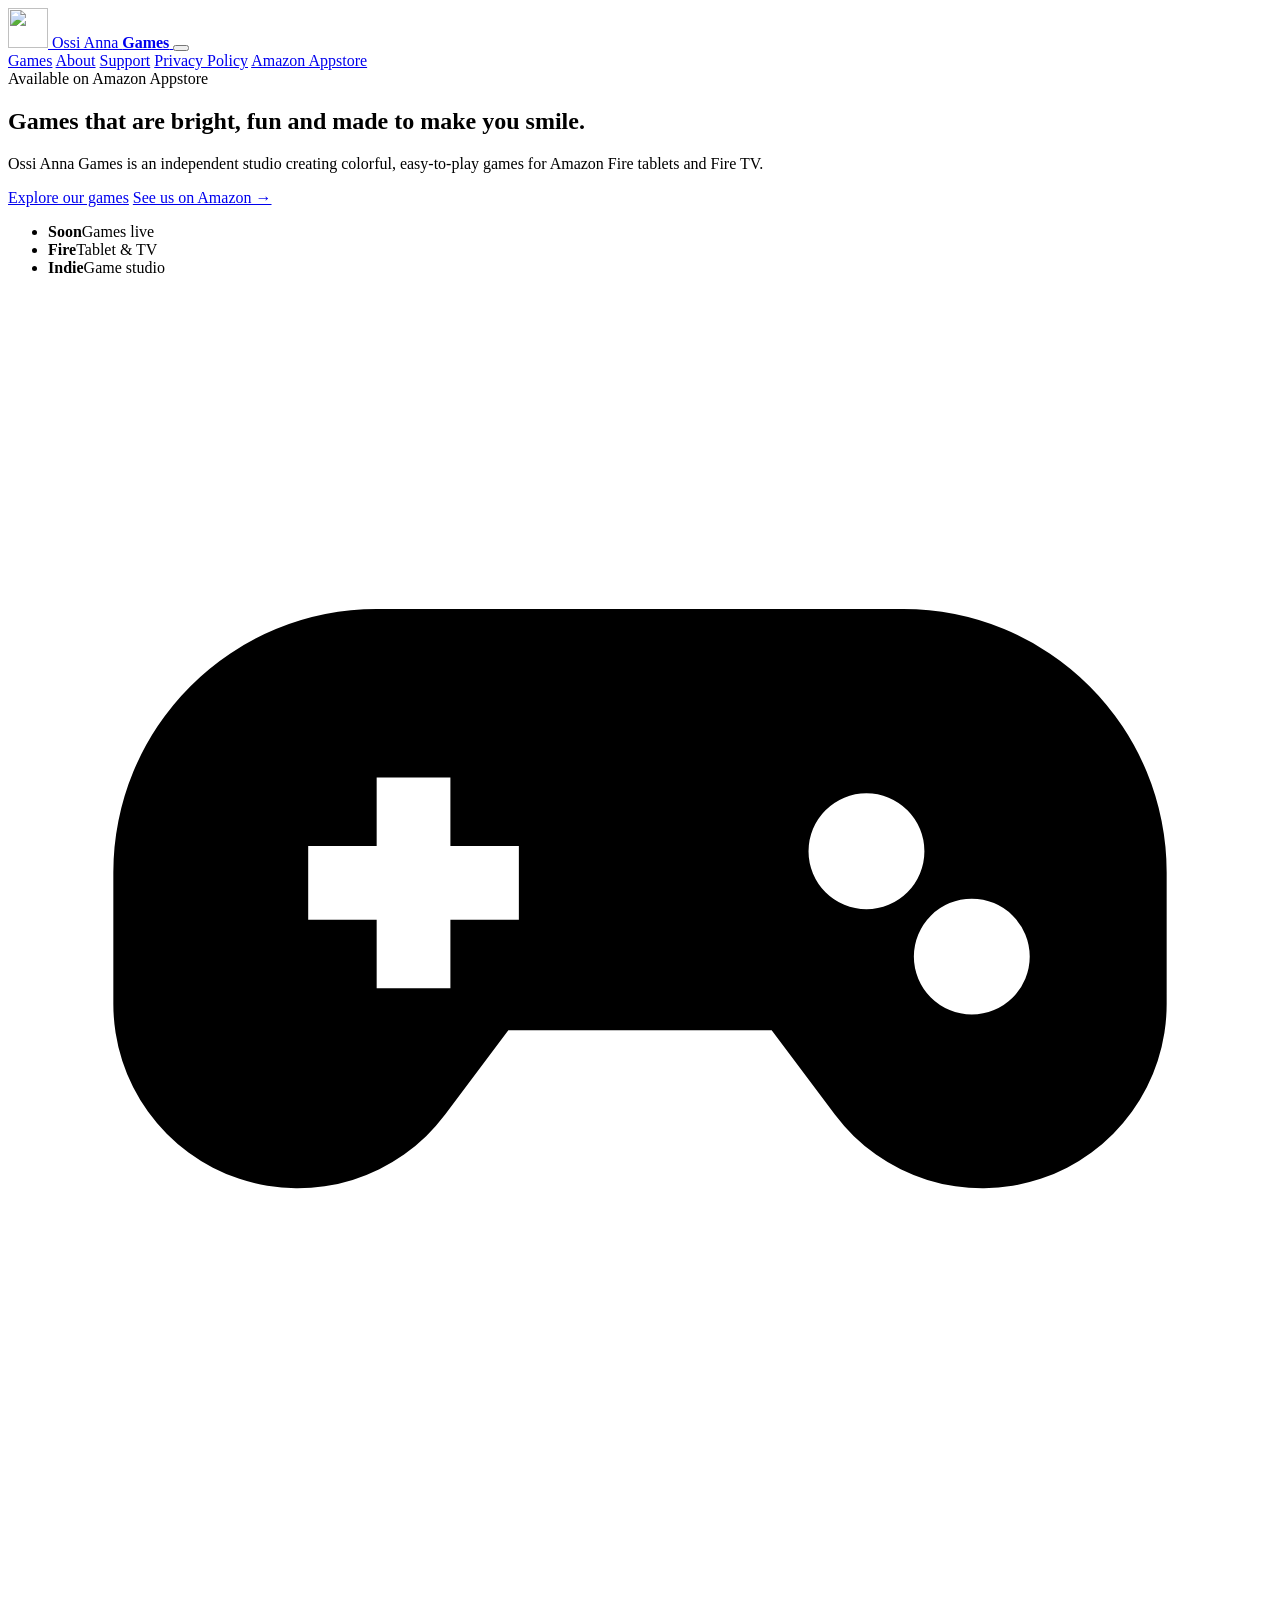
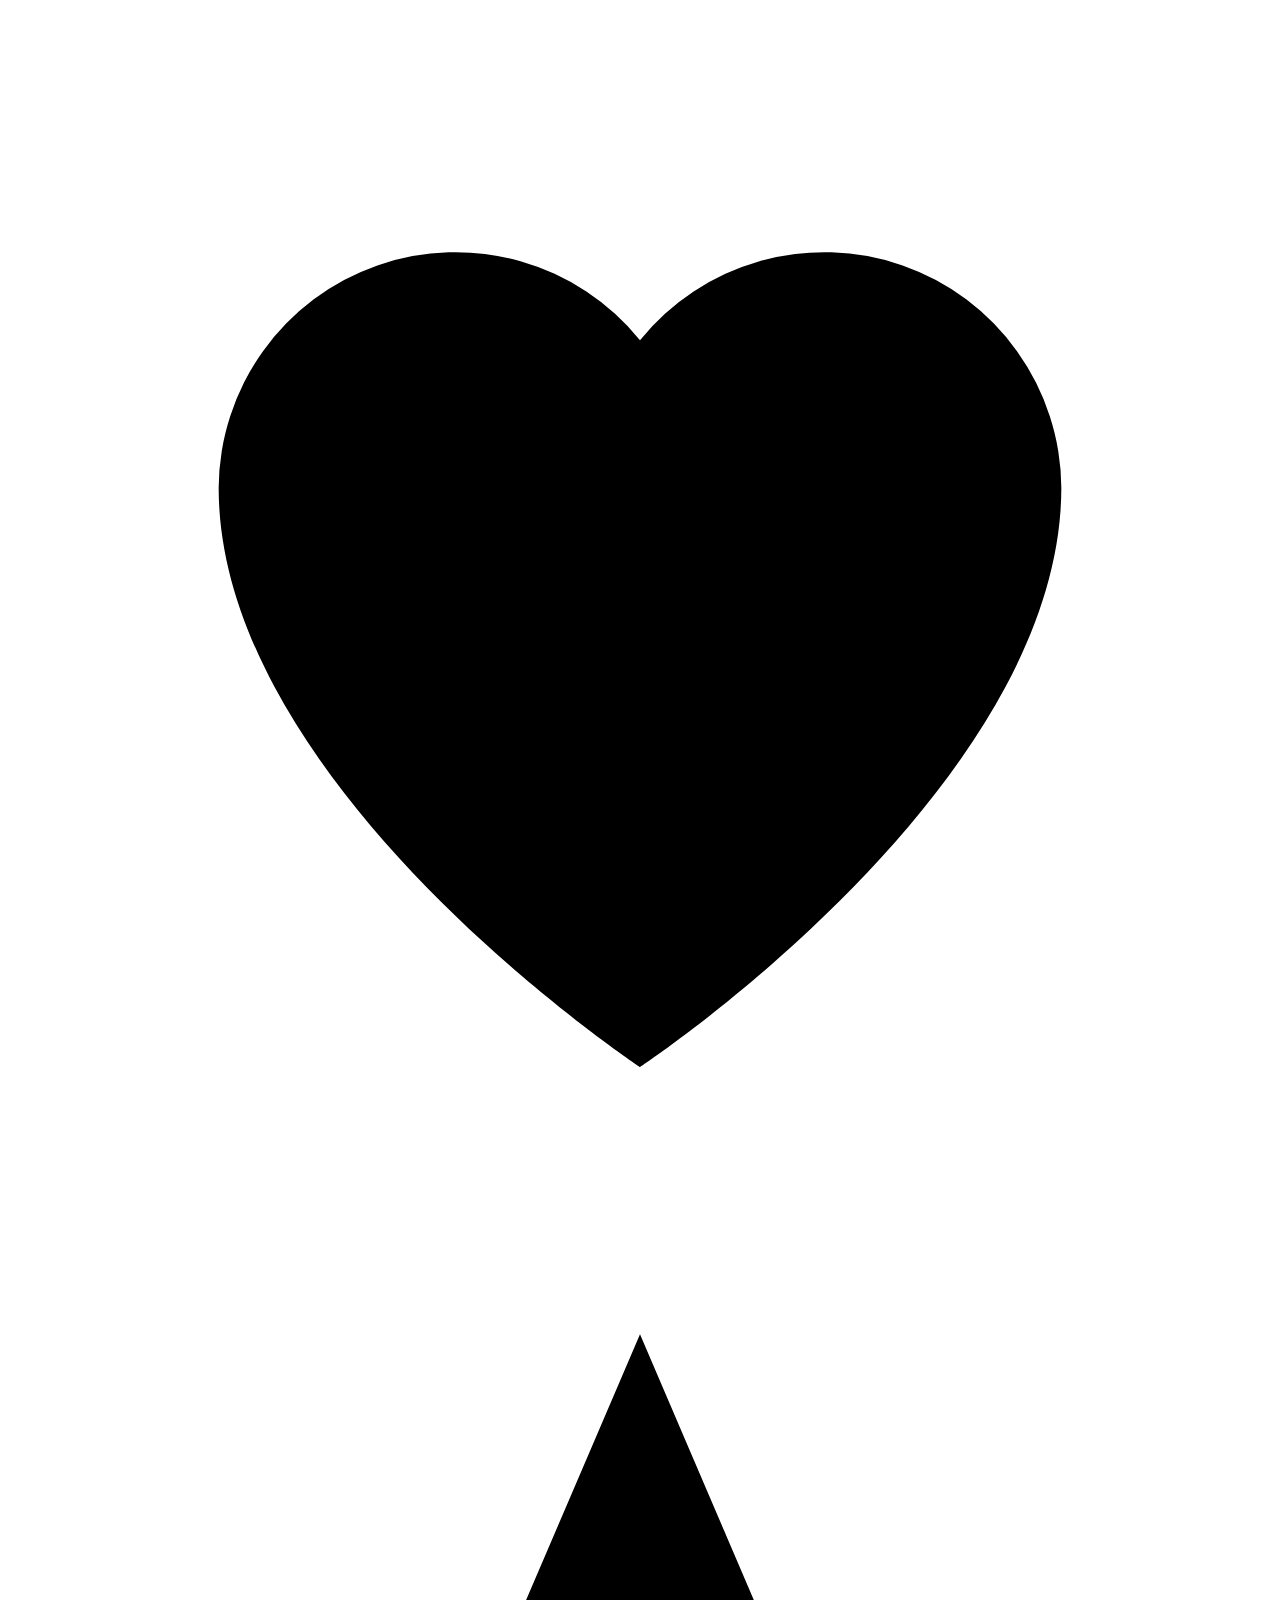
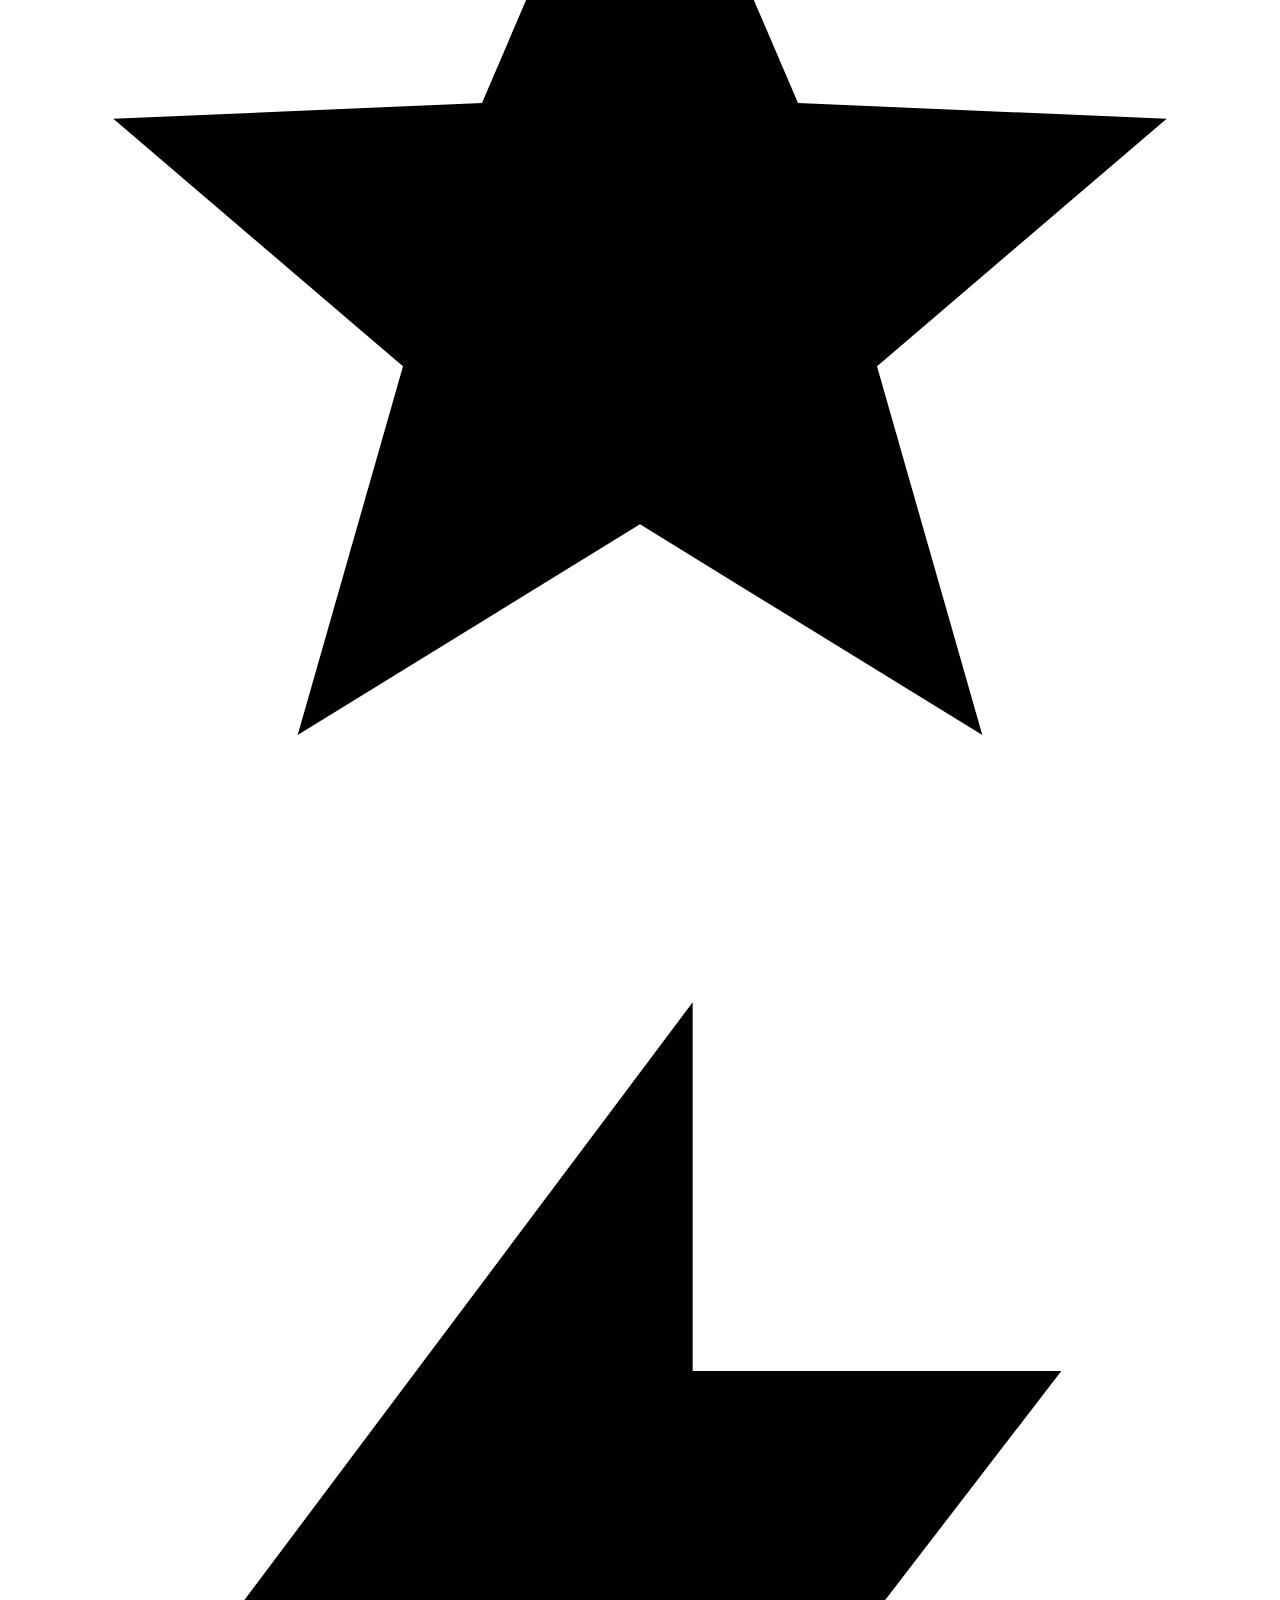
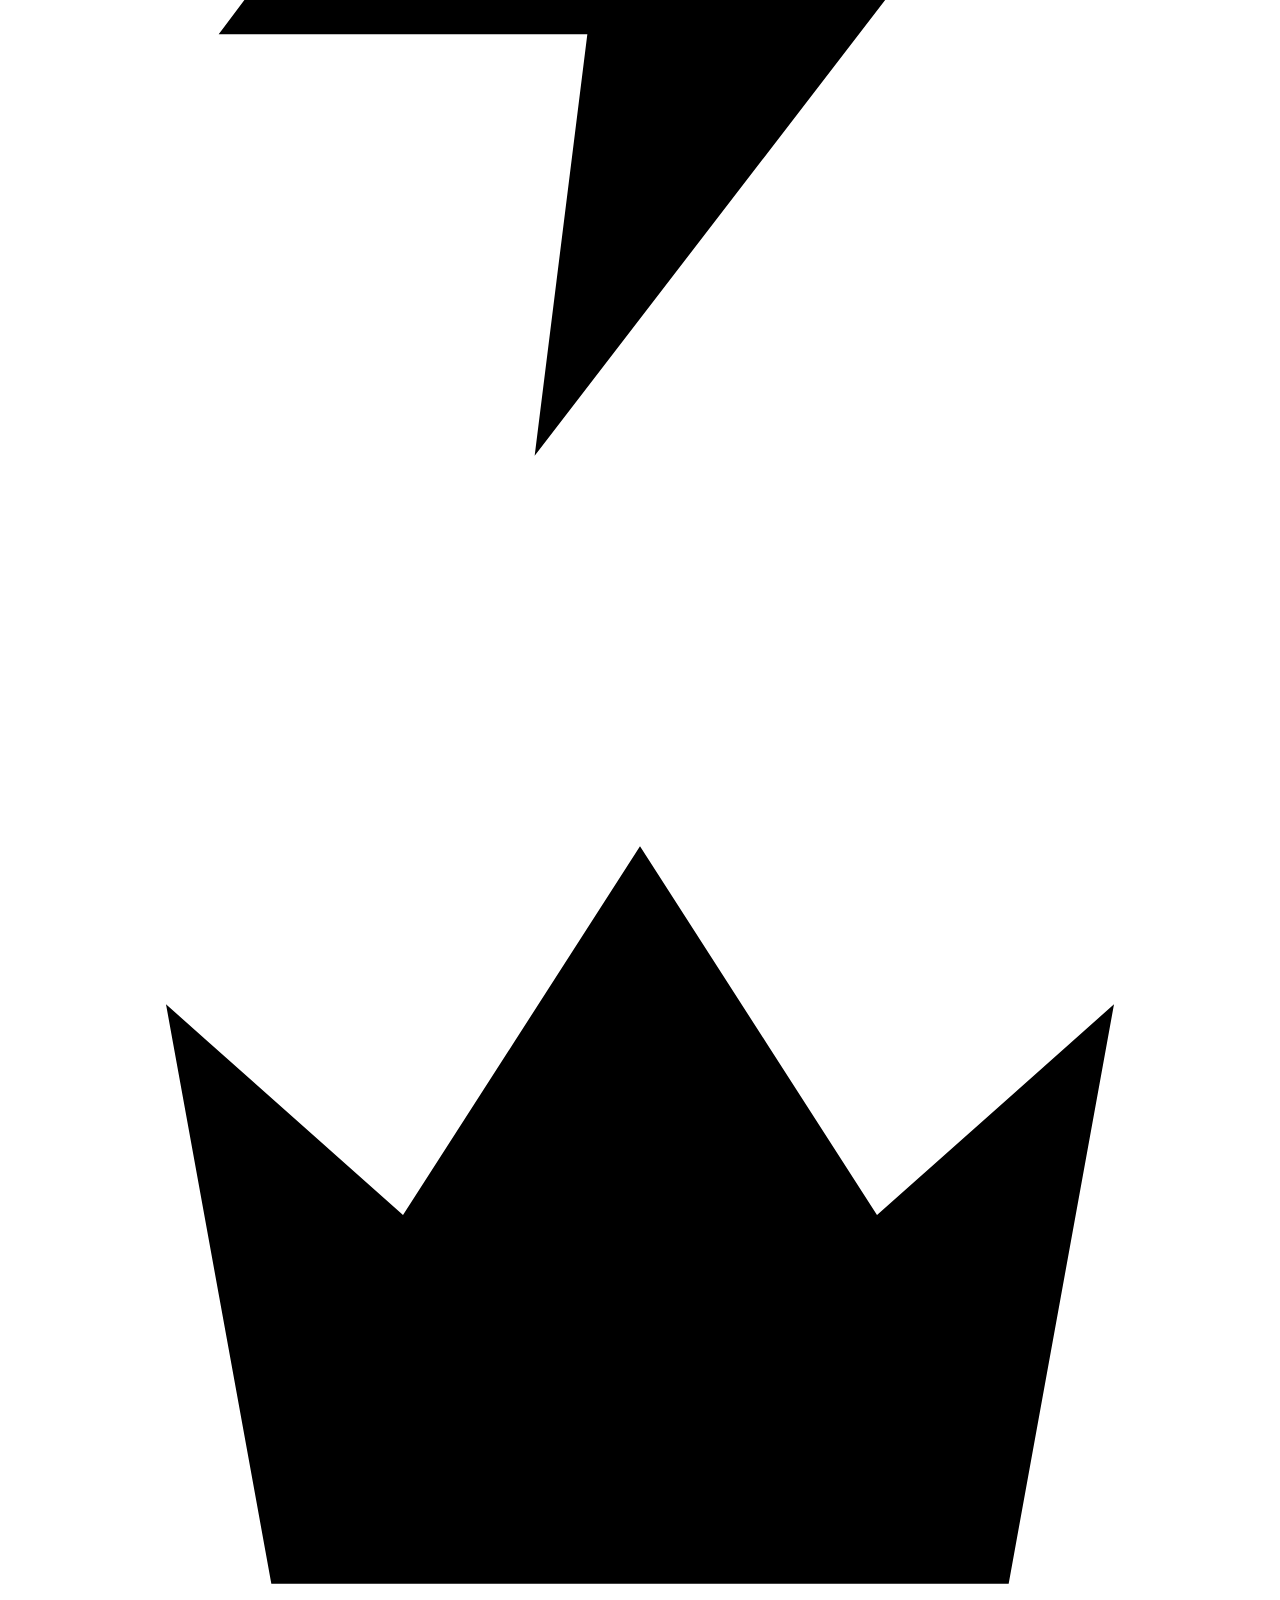
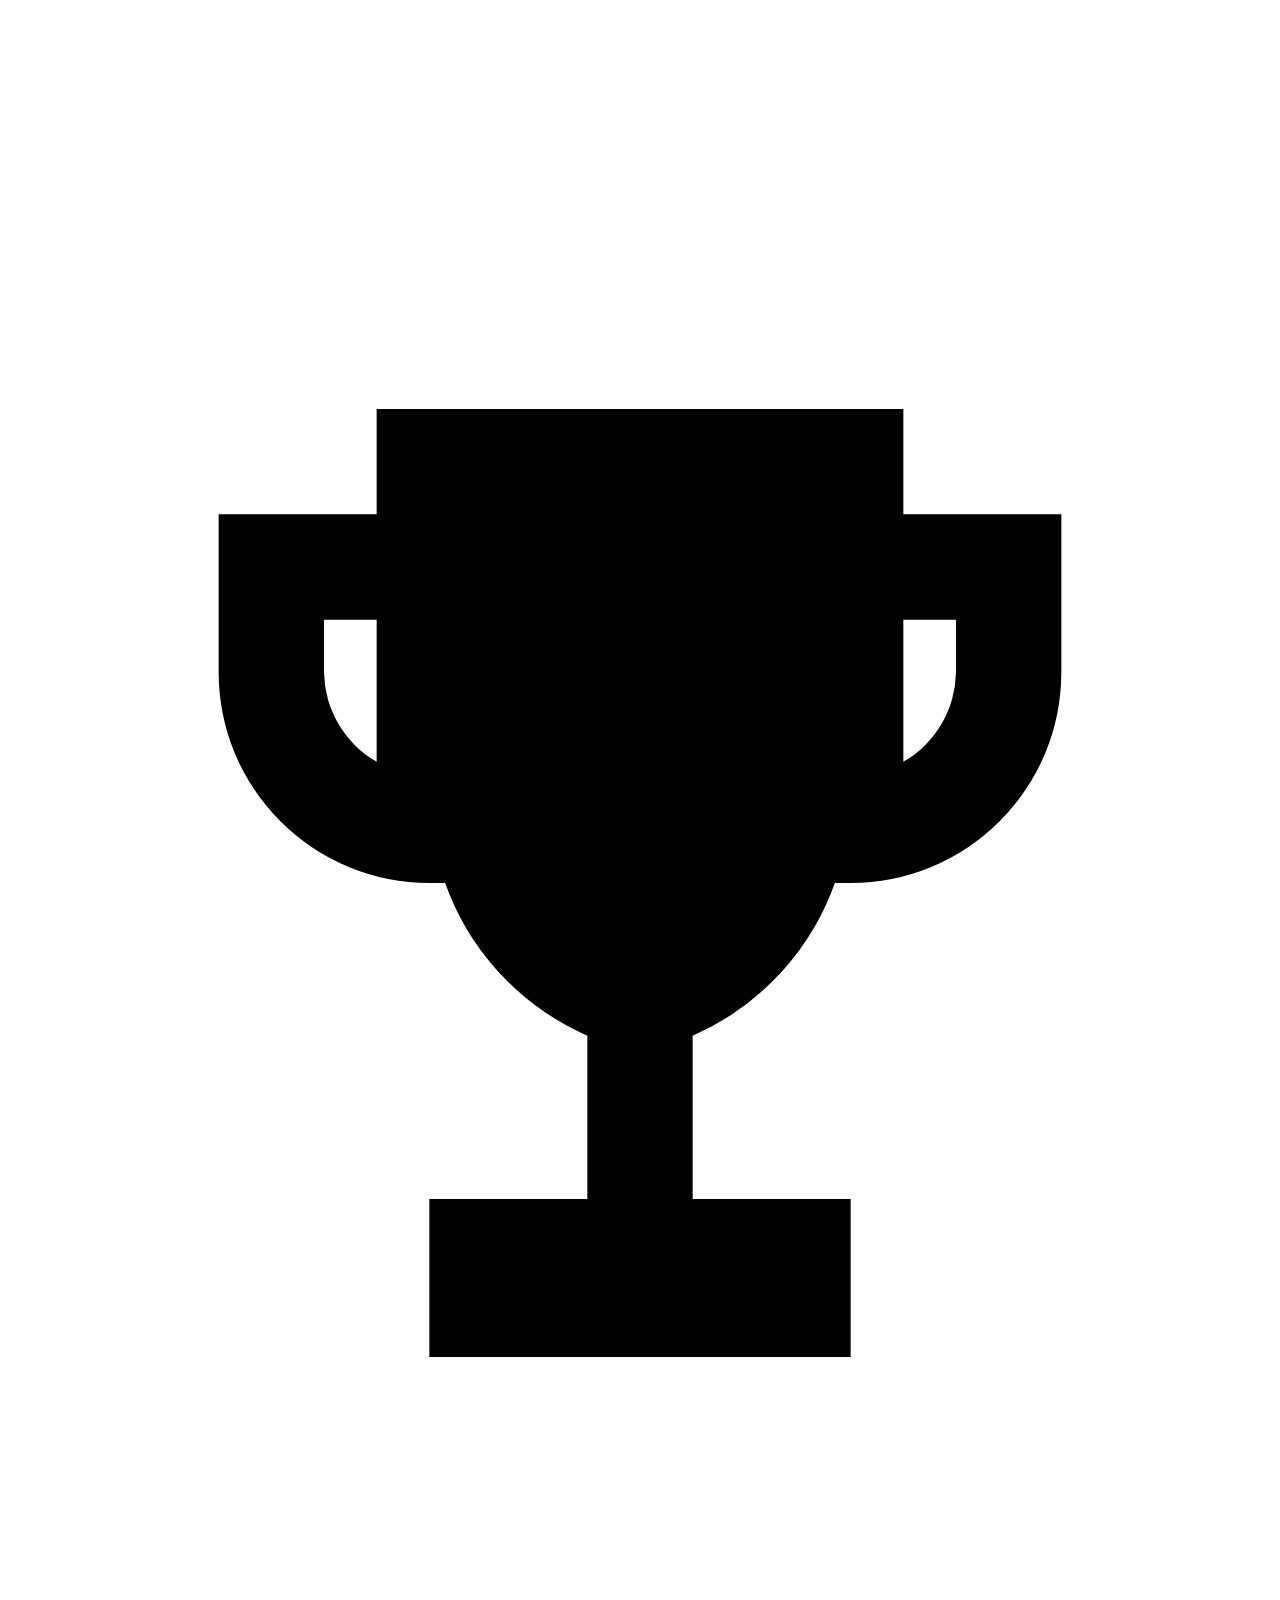
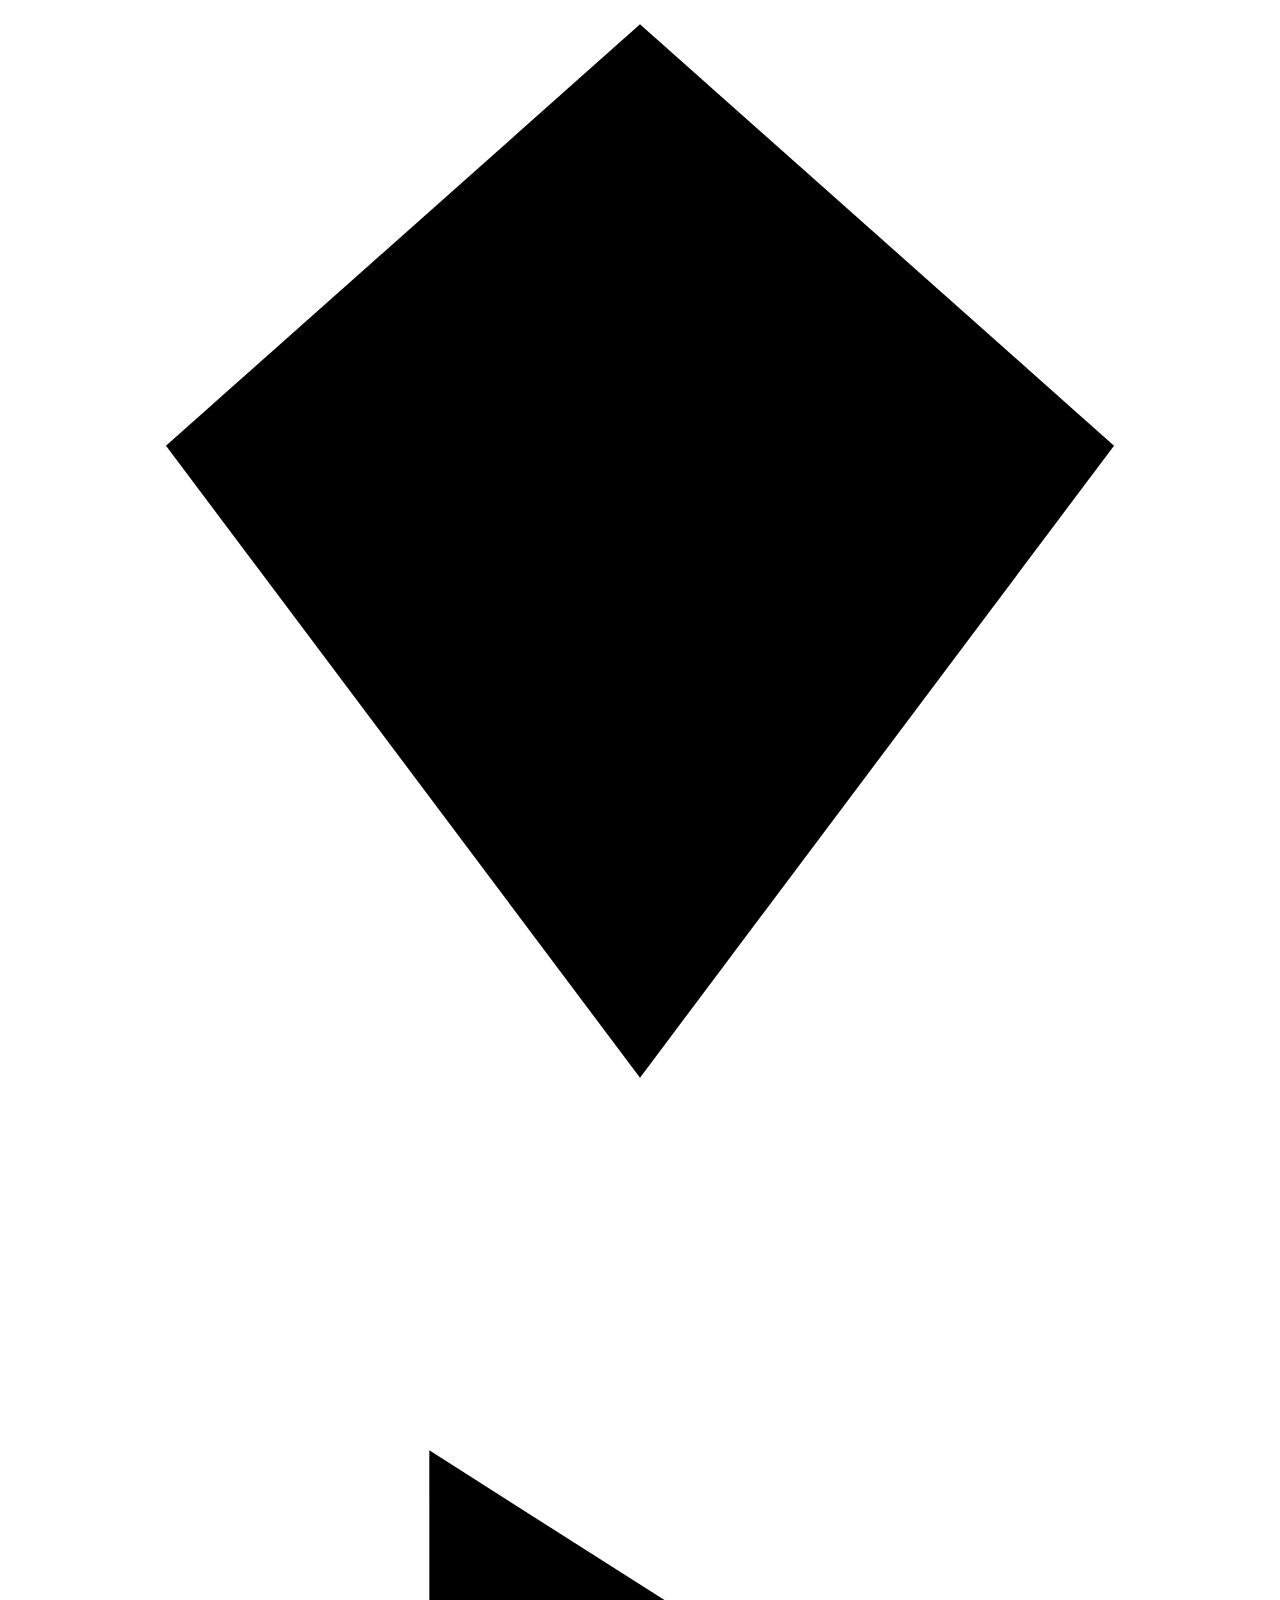
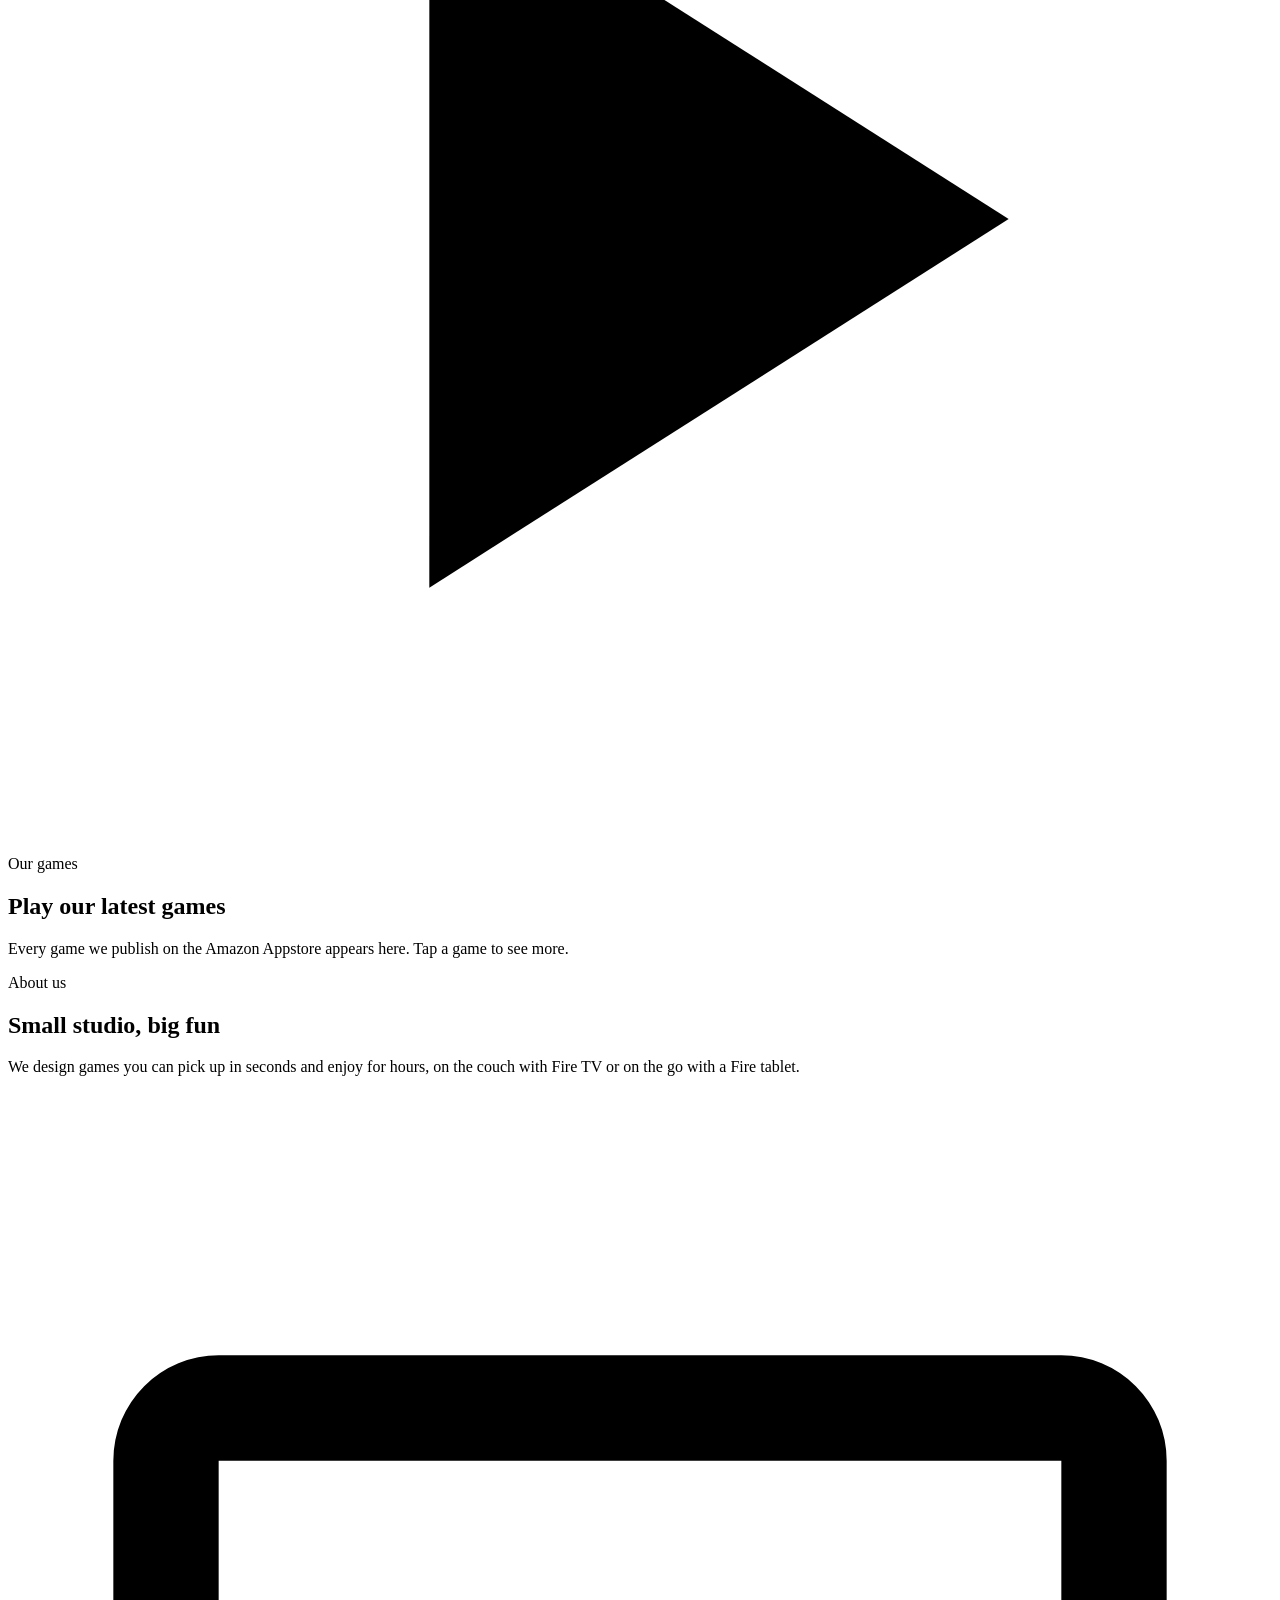
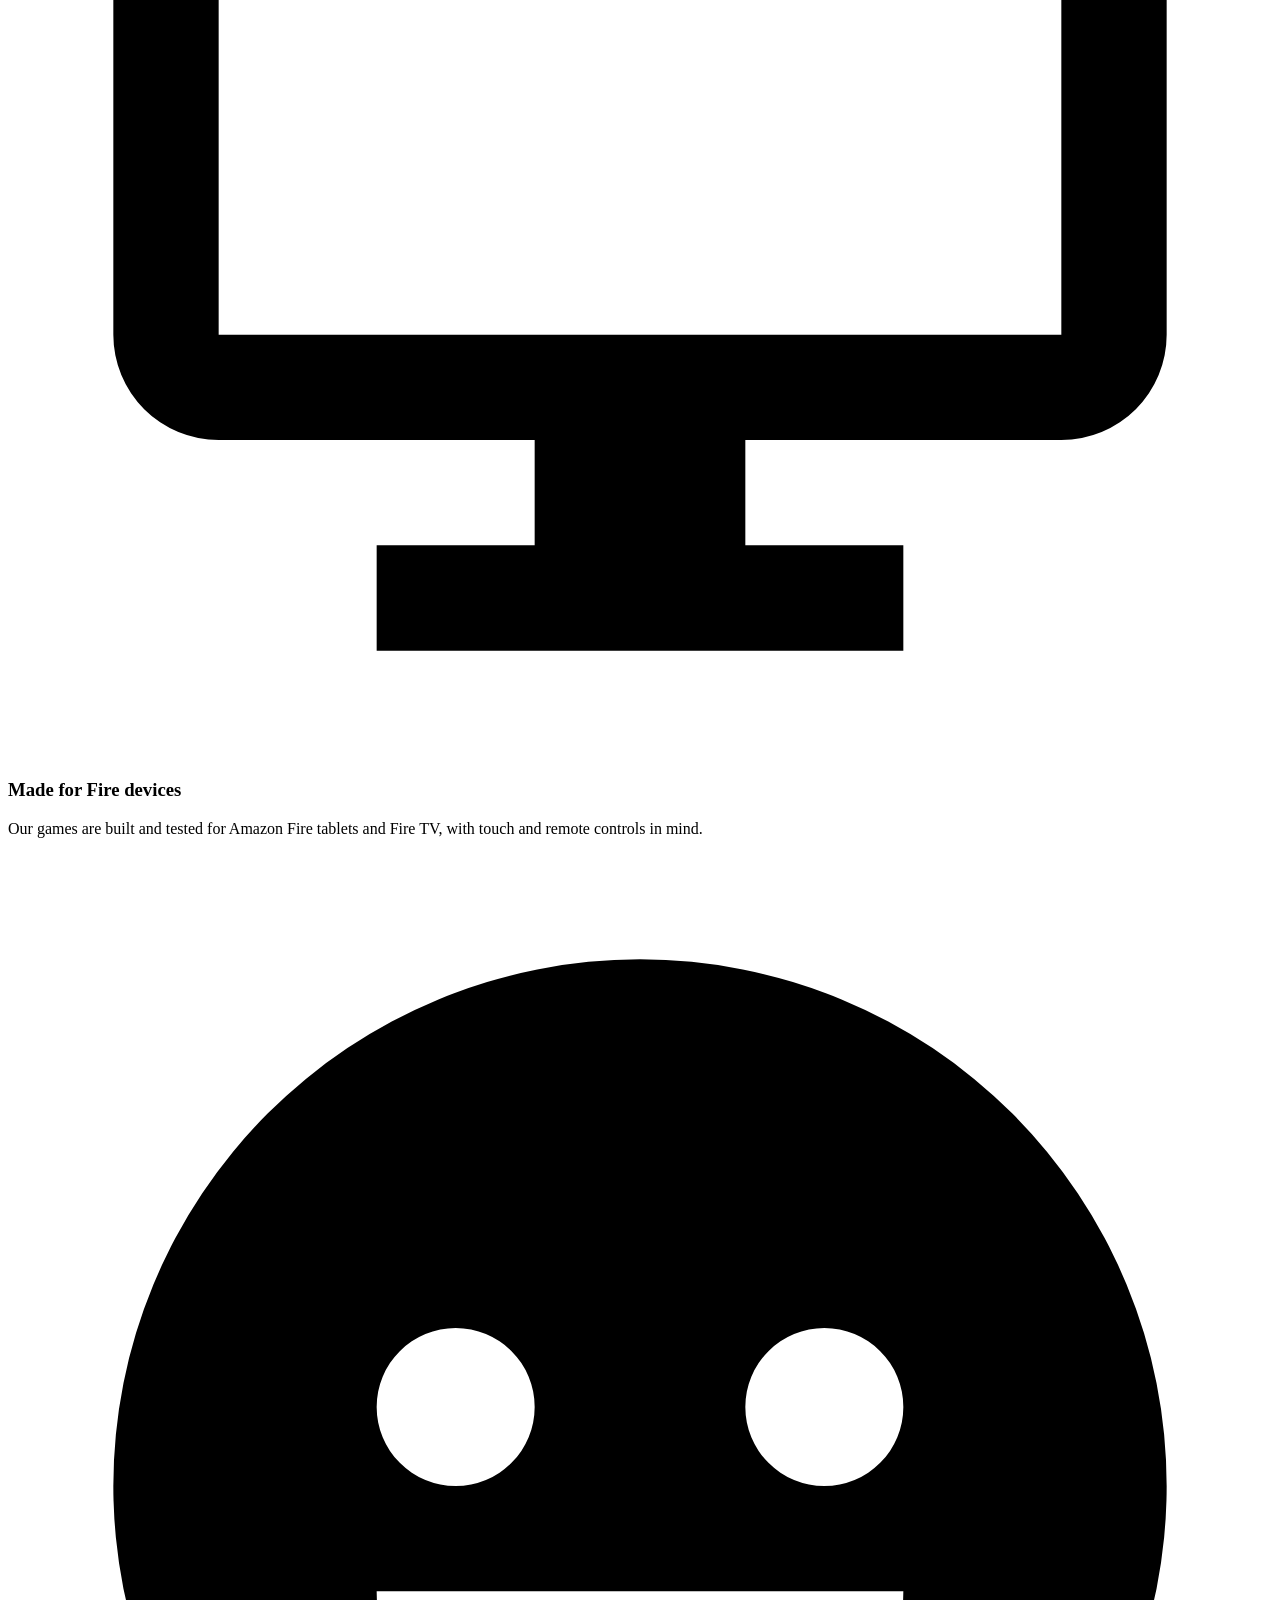
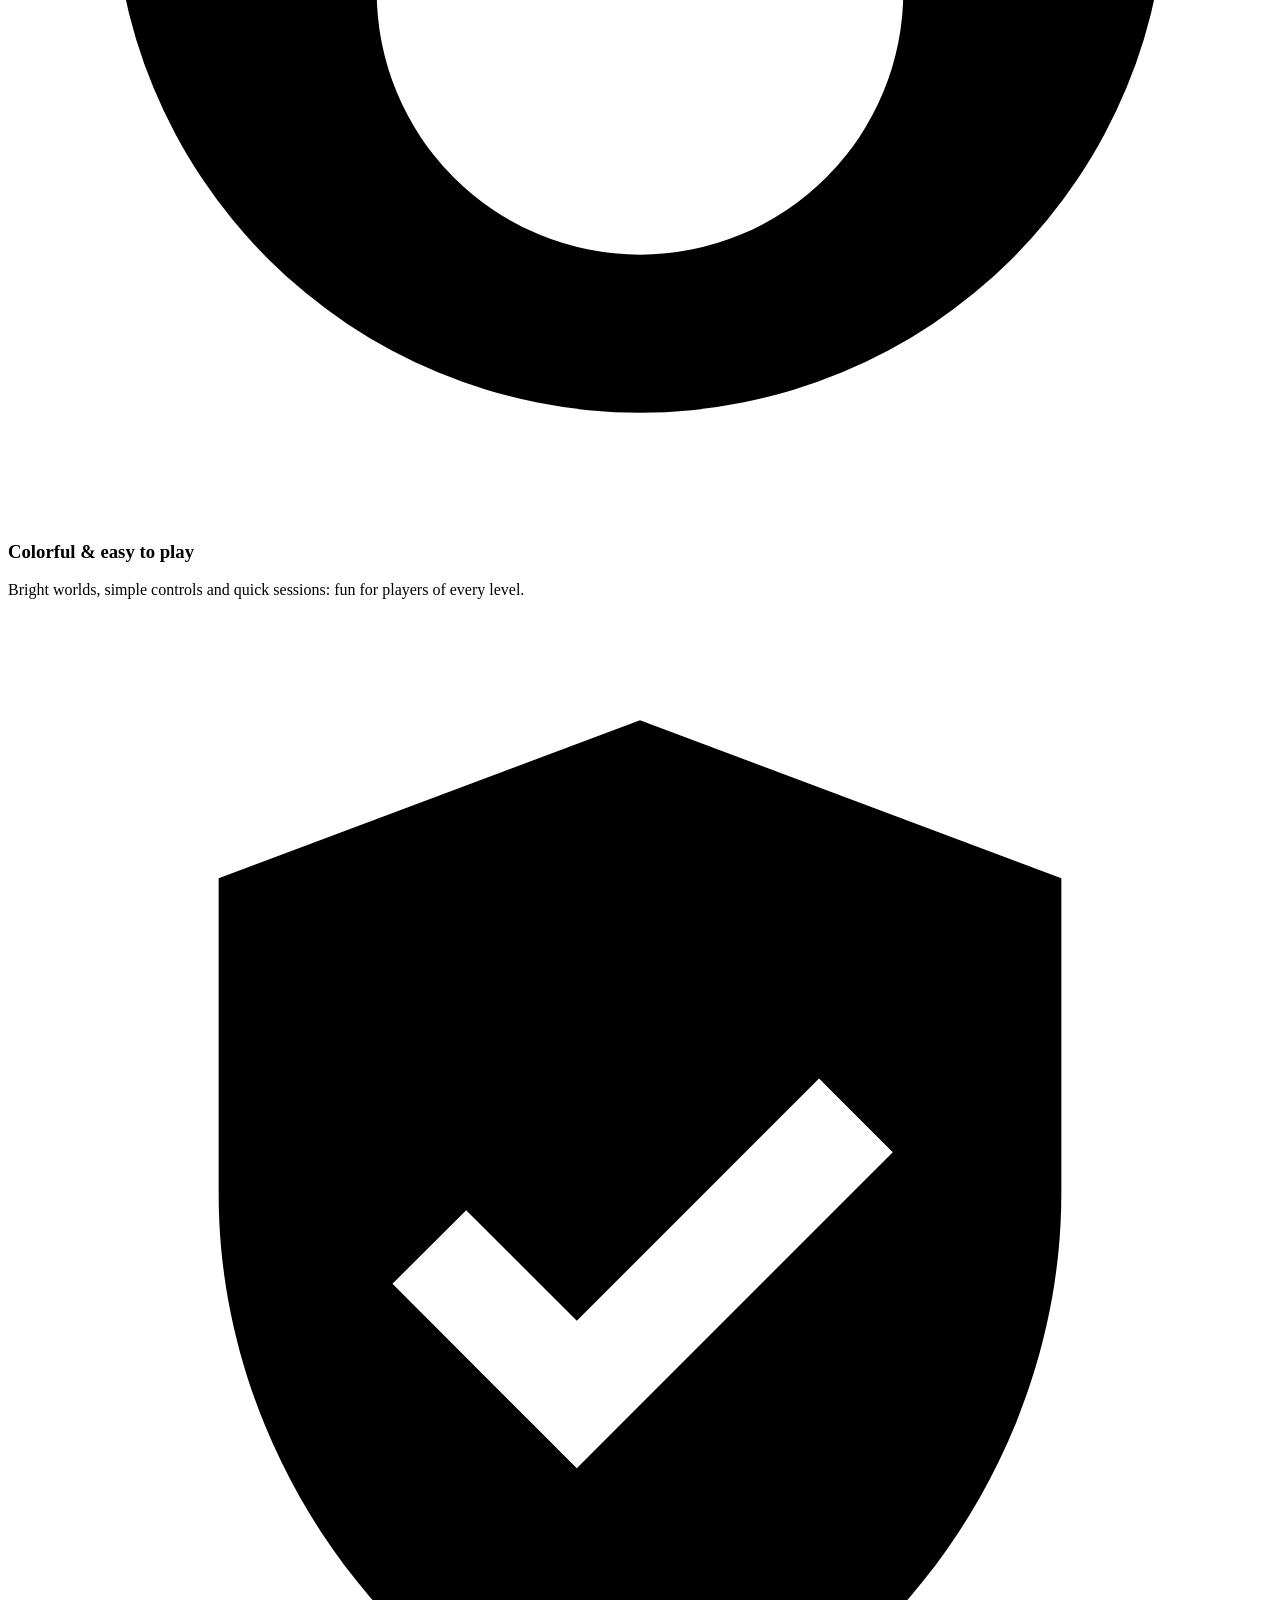
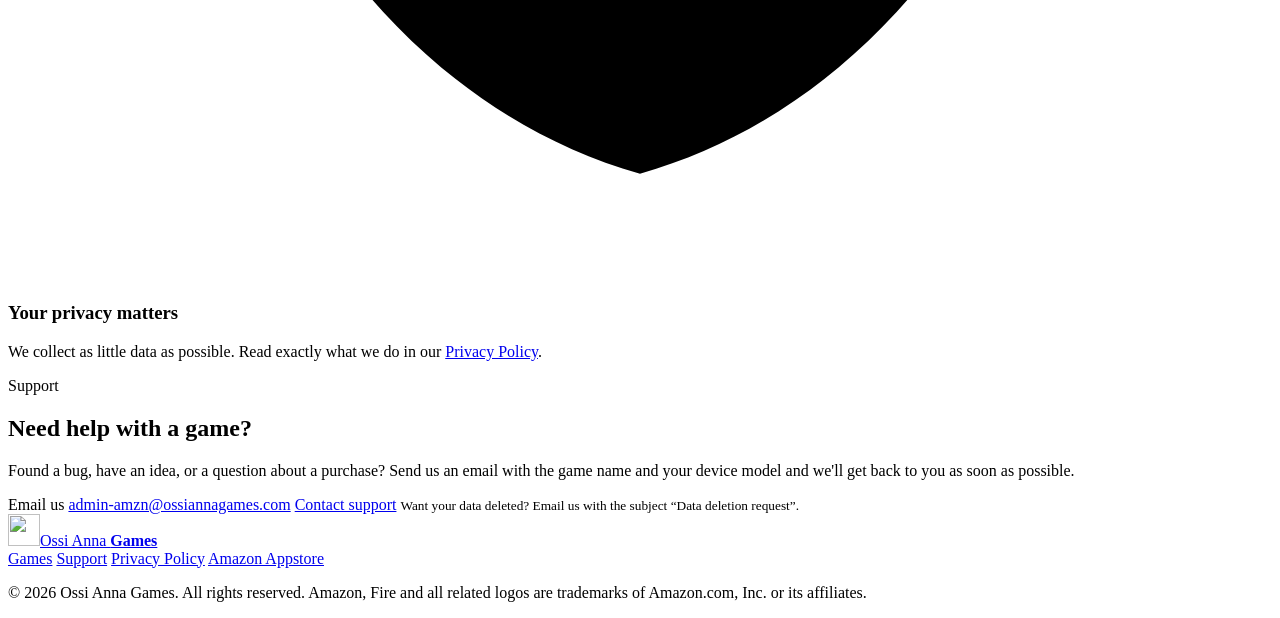
==== index.html @ c3af83bc "Add website pages" ====
<!doctype html>
<html lang="en">
<head>
  <meta charset="utf-8">
  <meta name="viewport" content="width=device-width, initial-scale=1">
  <title>Ossi Anna Games — Colorful games for Amazon Fire devices</title>
  <meta name="description" content="Ossi Anna Games is an independent game studio publishing bright, fun and easy-to-play games on the Amazon Appstore for Fire tablets and Fire TV.">
  <meta name="theme-color" content="#0b0718">
  <link rel="canonical" href="https://ossiannagames.com/">
  <link rel="icon" href="assets/img/logo.svg" type="image/svg+xml">
  <meta property="og:type" content="website">
  <meta property="og:site_name" content="Ossi Anna Games">
  <meta property="og:title" content="Ossi Anna Games">
  <meta property="og:description" content="Bright, fun and easy-to-play games on the Amazon Appstore.">
  <meta property="og:url" content="https://ossiannagames.com/">
  <link rel="preconnect" href="https://fonts.googleapis.com">
  <link rel="preconnect" href="https://fonts.gstatic.com" crossorigin>
  <link href="https://fonts.googleapis.com/css2?family=Fredoka:wght@500;600;700&family=Nunito:wght@400;600;700;800;900&display=swap" rel="stylesheet">
  <link rel="stylesheet" href="assets/css/style.css">
</head>
<body>
  <div class="bg-fx" aria-hidden="true">
    <span class="blob b1"></span><span class="blob b2"></span><span class="blob b3"></span>
    <div class="grid-fx"></div>
  </div>

  <header class="site-header">
    <div class="container nav">
      <a class="brand" href="index.html" aria-label="Ossi Anna Games home">
        <img src="assets/img/logo.svg" alt="" width="40" height="40">
        <span>Ossi Anna <b>Games</b></span>
      </a>
      <button class="nav-toggle" type="button" aria-label="Menu" aria-expanded="false"><span></span><span></span><span></span></button>
      <nav class="nav-links" aria-label="Main">
        <a href="#games">Games</a>
        <a href="#about">About</a>
        <a href="#support">Support</a>
        <a href="privacy-policy.html">Privacy Policy</a>
        <a class="btn btn-grad btn-sm" data-amazon-store href="https://www.amazon.com/appstore" target="_blank" rel="noopener">Amazon Appstore</a>
      </nav>
    </div>
  </header>

  <main>
    <!-- HERO -->
    <section class="hero">
      <div class="container hero-grid">
        <div class="hero-copy">
          <span class="eyebrow"><span class="dot"></span> Available on Amazon Appstore</span>
          <h1>Games that are <span class="grad-text">bright, fun</span> and made to make you smile.</h1>
          <p class="lead">Ossi Anna Games is an independent studio creating colorful, easy-to-play games for Amazon Fire tablets and Fire TV.</p>
          <div class="hero-cta">
            <a href="#games" class="btn btn-grad">Explore our games</a>
            <a href="https://www.amazon.com/appstore" data-amazon-store class="btn btn-ghost" target="_blank" rel="noopener">See us on Amazon &rarr;</a>
          </div>
          <ul class="stats">
            <li><strong data-stat="games">Soon</strong><span>Games live</span></li>
            <li><strong>Fire</strong><span>Tablet &amp; TV</span></li>
            <li><strong>Indie</strong><span>Game studio</span></li>
          </ul>
        </div>

        <div class="hero-art" aria-hidden="true">
          <div class="tiles">
            <div class="tile"><svg viewBox="0 0 24 24"><path fill-rule="evenodd" d="M7 6h10a5 5 0 0 1 5 5v2.5a3.5 3.5 0 0 1-6.3 2.1L14.5 14h-5l-1.2 1.6A3.5 3.5 0 0 1 2 13.5V11a5 5 0 0 1 5-5zm0 3.2v1.3H5.7v1.4H7v1.3h1.4v-1.3h1.3v-1.4H8.4V9.2H7zm9.3.3a1.1 1.1 0 1 0 0 2.2 1.1 1.1 0 0 0 0-2.2zm2 2a1.1 1.1 0 1 0 0 2.2 1.1 1.1 0 0 0 0-2.2z"/></svg></div>
            <div class="tile"><svg viewBox="0 0 24 24"><path d="M12 21s-8-5.3-8-11a4.5 4.5 0 0 1 8-2.8A4.5 4.5 0 0 1 20 10c0 5.7-8 11-8 11z"/></svg></div>
            <div class="tile"><svg viewBox="0 0 24 24"><polygon points="12,2 15,9 22,9.3 16.5,14 18.5,21 12,17 5.5,21 7.5,14 2,9.3 9,9"/></svg></div>
            <div class="tile"><svg viewBox="0 0 24 24"><polygon points="13,2 4,14 11,14 10,22 20,9 13,9"/></svg></div>
            <div class="tile"><img src="assets/img/logo.svg" alt=""></div>
            <div class="tile"><svg viewBox="0 0 24 24"><polygon points="3,8 7.5,12 12,5 16.5,12 21,8 19,19 5,19"/></svg></div>
            <div class="tile"><svg viewBox="0 0 24 24"><path d="M7 3h10v2h3v3a4 4 0 0 1-4 4h-.3A5 5 0 0 1 13 14.9V18h3v3H8v-3h3v-3.1A5 5 0 0 1 8.3 12H8a4 4 0 0 1-4-4V5h3V3zm-1 4v1a2 2 0 0 0 1 1.7V7H6zm11 0v2.7A2 2 0 0 0 18 8V7h-1z"/></svg></div>
            <div class="tile"><svg viewBox="0 0 24 24"><polygon points="12,2 21,10 12,22 3,10"/></svg></div>
            <div class="tile"><svg viewBox="0 0 24 24"><polygon points="8,5 19,12 8,19"/></svg></div>
          </div>
        </div>
      </div>
    </section>

    <!-- GAMES -->
    <section id="games" class="section">
      <div class="container">
        <div class="section-head reveal">
          <span class="eyebrow">Our games</span>
          <h2>Play our <span class="grad-text">latest games</span></h2>
          <p>Every game we publish on the Amazon Appstore appears here. Tap a game to see more.</p>
        </div>
        <div class="filters" id="filters"></div>
        <div class="games-grid" id="games-grid"></div>
        <p class="empty-note" id="games-empty" hidden>Our first games are on their way to the Amazon Appstore. Check back soon!</p>
      </div>
    </section>

    <!-- ABOUT -->
    <section id="about" class="section">
      <div class="container">
        <div class="section-head reveal">
          <span class="eyebrow">About us</span>
          <h2>Small studio, <span class="grad-text">big fun</span></h2>
          <p>We design games you can pick up in seconds and enjoy for hours, on the couch with Fire TV or on the go with a Fire tablet.</p>
        </div>
        <div class="features">
          <div class="feature reveal">
            <div class="ic ic-purple"><svg viewBox="0 0 24 24"><path d="M4 5h16a2 2 0 0 1 2 2v9a2 2 0 0 1-2 2h-6v2h3v2H7v-2h3v-2H4a2 2 0 0 1-2-2V7a2 2 0 0 1 2-2zm0 2v9h16V7H4z"/></svg></div>
            <h3>Made for Fire devices</h3>
            <p>Our games are built and tested for Amazon Fire tablets and Fire TV, with touch and remote controls in mind.</p>
          </div>
          <div class="feature reveal">
            <div class="ic ic-pink"><svg viewBox="0 0 24 24"><path d="M12 2a10 10 0 1 0 0 20 10 10 0 0 0 0-20zm-3.5 7a1.5 1.5 0 1 1 0 3 1.5 1.5 0 0 1 0-3zm7 0a1.5 1.5 0 1 1 0 3 1.5 1.5 0 0 1 0-3zM7 14h10a5 5 0 0 1-10 0z"/></svg></div>
            <h3>Colorful &amp; easy to play</h3>
            <p>Bright worlds, simple controls and quick sessions: fun for players of every level.</p>
          </div>
          <div class="feature reveal">
            <div class="ic ic-orange"><svg viewBox="0 0 24 24"><path d="M12 2 4 5v6c0 5 3.4 9.7 8 11 4.6-1.3 8-6 8-11V5l-8-3zm-1.2 14.2-3.5-3.5 1.4-1.4 2.1 2.1 4.6-4.6 1.4 1.4-6 6z"/></svg></div>
            <h3>Your privacy matters</h3>
            <p>We collect as little data as possible. Read exactly what we do in our <a href="privacy-policy.html">Privacy Policy</a>.</p>
          </div>
        </div>
      </div>
    </section>

    <!-- SUPPORT -->
    <section id="support" class="section">
      <div class="container">
        <div class="support-box reveal">
          <div>
            <span class="eyebrow">Support</span>
            <h2>Need help with a game?</h2>
            <p>Found a bug, have an idea, or a question about a purchase? Send us an email with the game name and your device model and we'll get back to you as soon as possible.</p>
          </div>
          <div class="contact-card">
            <span class="label">Email us</span>
            <a class="email" data-email href="mailto:admin-amzn@ossiannagames.com">admin-amzn@ossiannagames.com</a>
            <a class="btn btn-grad" data-mailto="Support request" href="mailto:admin-amzn@ossiannagames.com">Contact support</a>
            <small>Want your data deleted? Email us with the subject “Data deletion request”.</small>
          </div>
        </div>
      </div>
    </section>
  </main>

  <footer class="site-footer">
    <div class="container">
      <div class="footer-grid">
        <a class="brand" href="index.html"><img src="assets/img/logo.svg" alt="" width="32" height="32"><span>Ossi Anna <b>Games</b></span></a>
        <nav class="footer-links" aria-label="Footer">
          <a href="#games">Games</a>
          <a href="#support">Support</a>
          <a href="privacy-policy.html">Privacy Policy</a>
          <a data-amazon-store href="https://www.amazon.com/appstore" target="_blank" rel="noopener">Amazon Appstore</a>
        </nav>
      </div>
      <p class="footer-note">&copy; <span data-year>2026</span> Ossi Anna Games. All rights reserved. Amazon, Fire and all related logos are trademarks of Amazon.com, Inc. or its affiliates.</p>
    </div>
  </footer>

  <dialog class="modal" id="game-modal" aria-label="Game details"><div class="modal-card"></div></dialog>

  <script src="assets/js/games.js"></script>
  <script src="assets/js/main.js"></script>
</body>
</html>
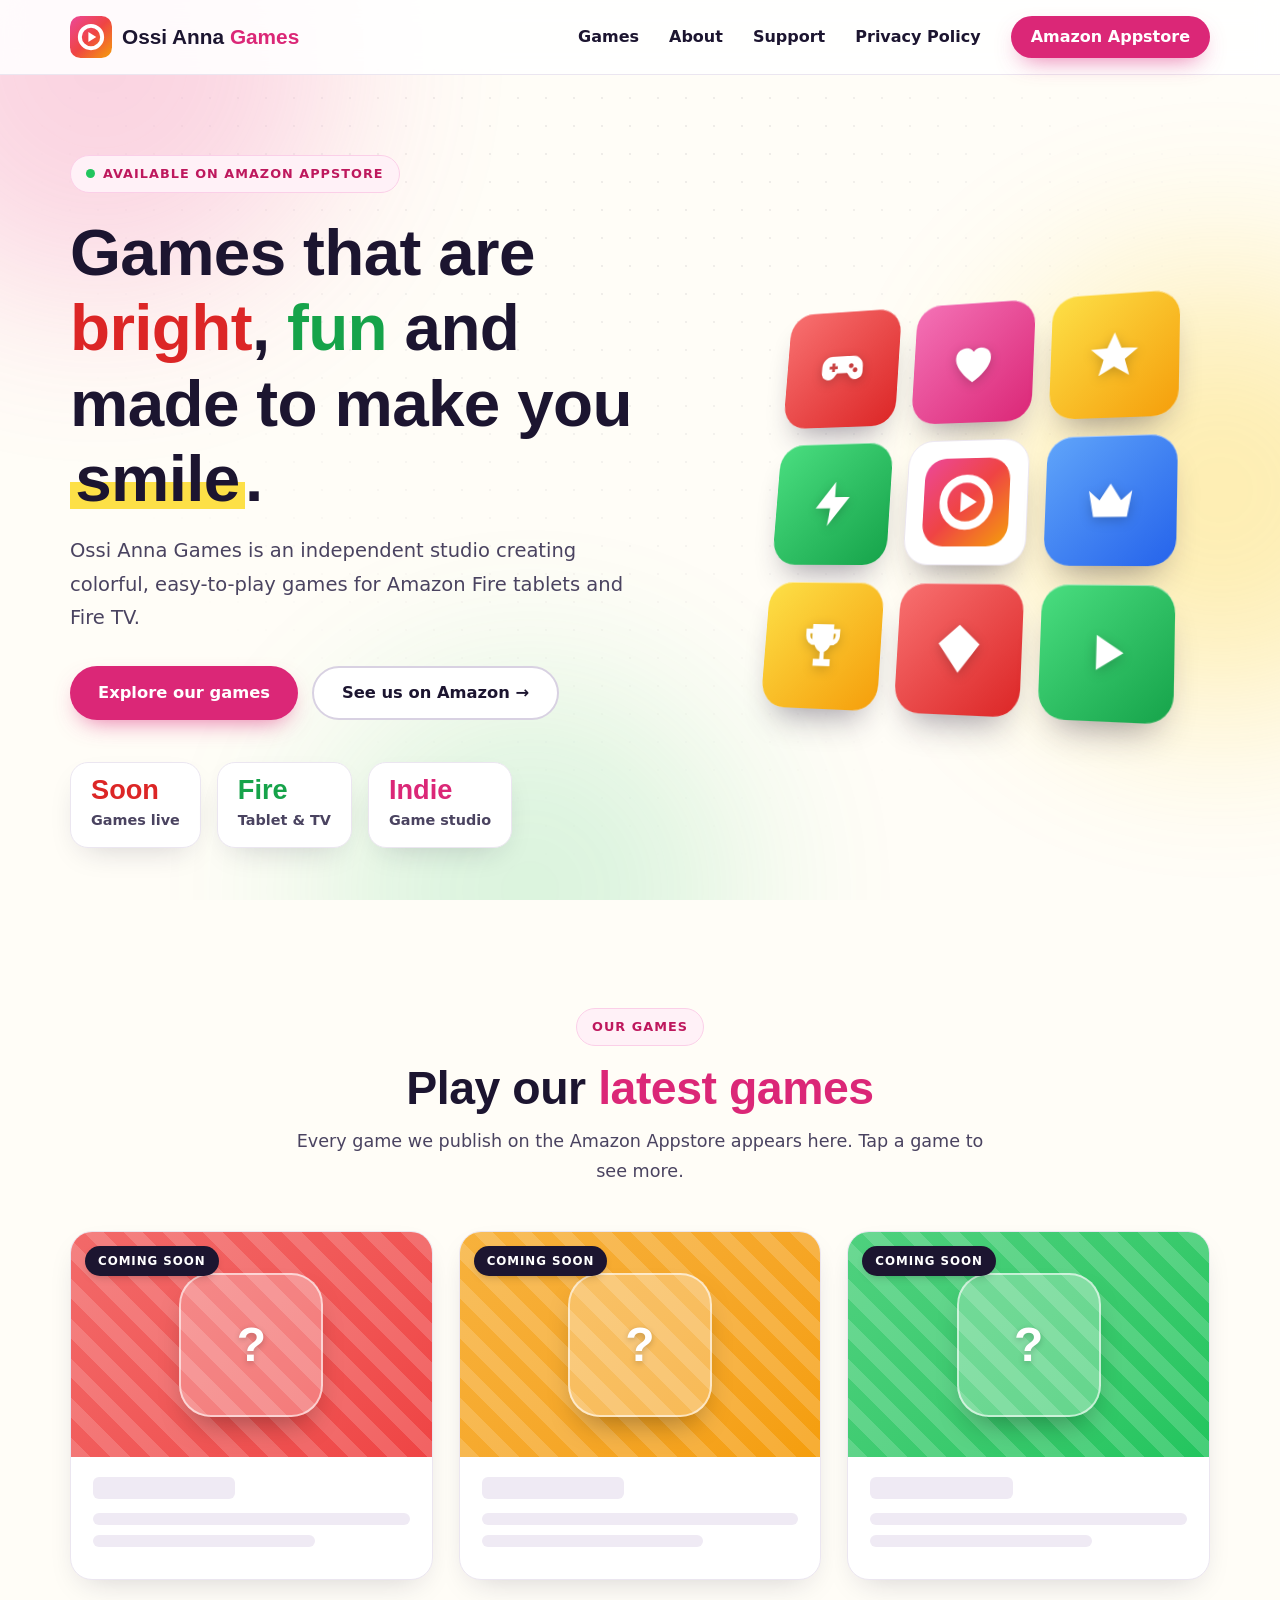
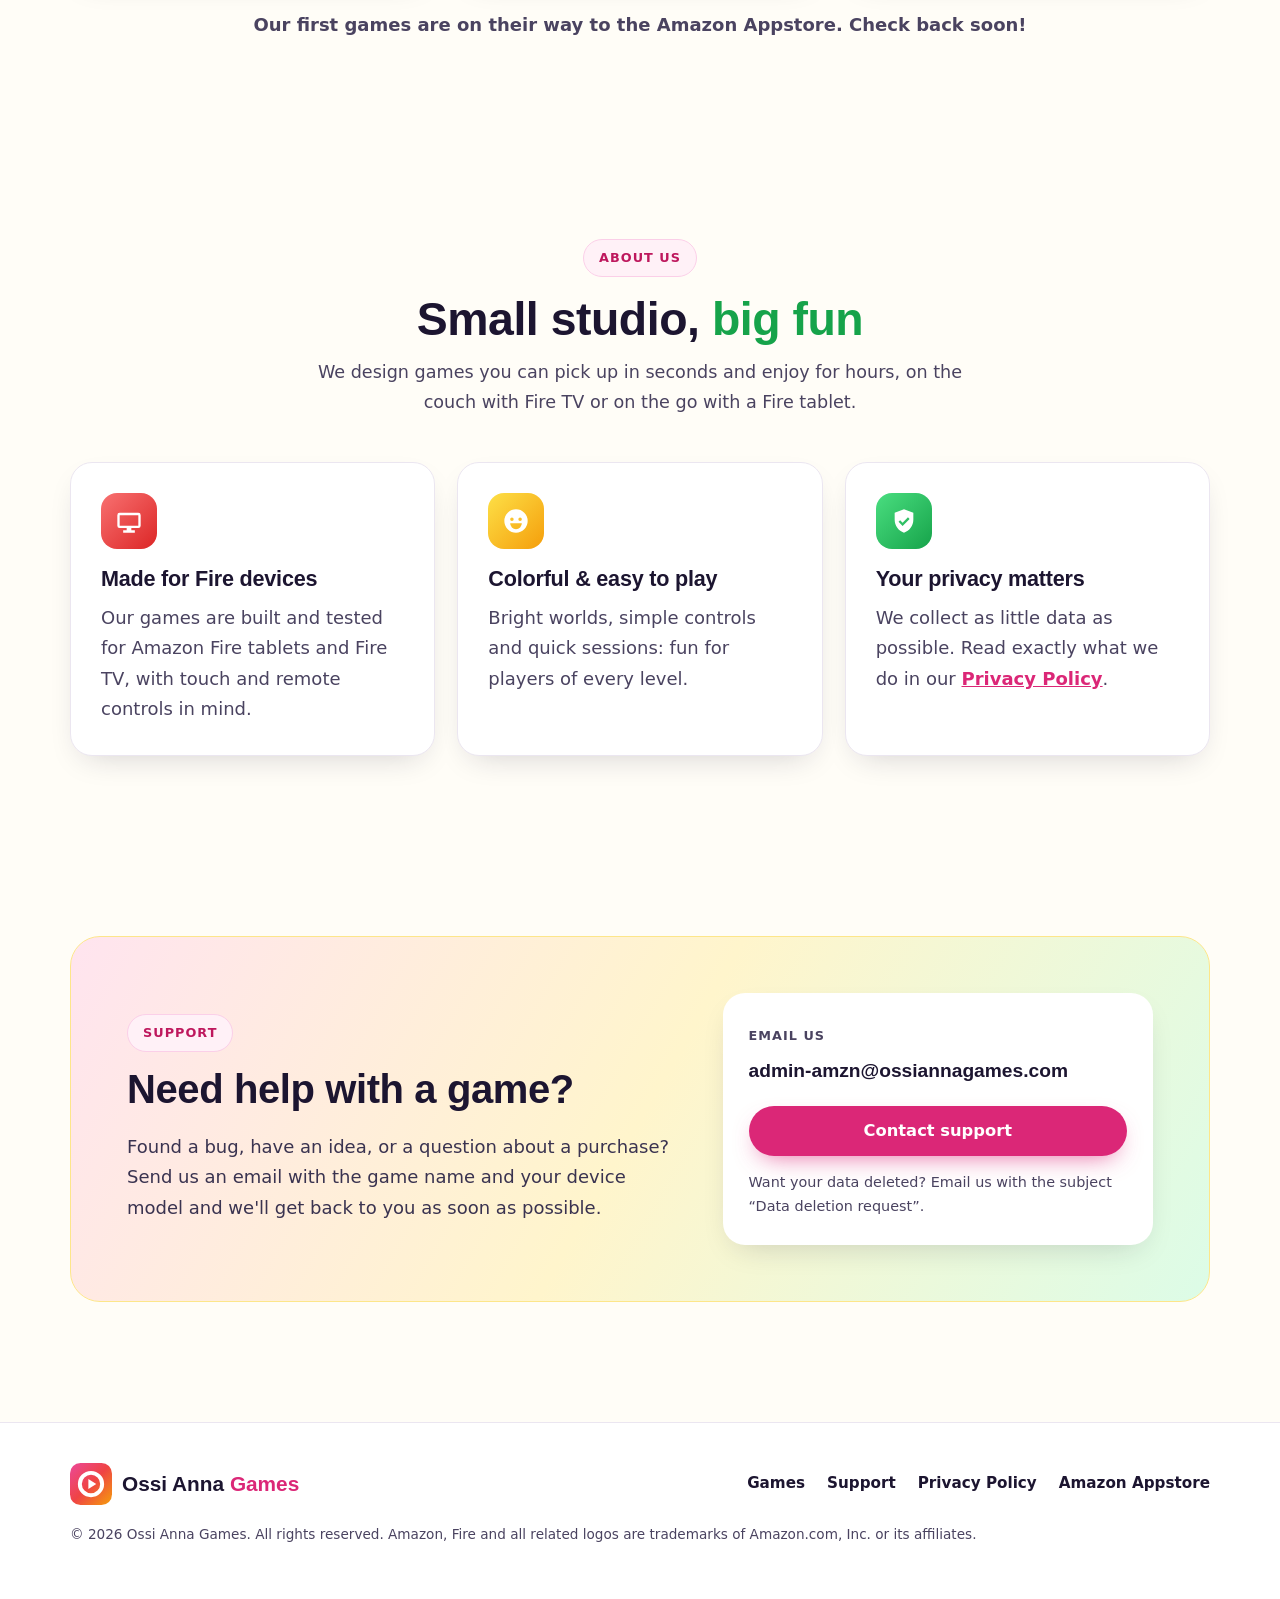
==== commit 53788ecd: "Light theme pages" ====
--- a/index.html
+++ b/index.html
@@ -5,7 +5,7 @@
   <meta name="viewport" content="width=device-width, initial-scale=1">
   <title>Ossi Anna Games — Colorful games for Amazon Fire devices</title>
   <meta name="description" content="Ossi Anna Games is an independent game studio publishing bright, fun and easy-to-play games on the Amazon Appstore for Fire tablets and Fire TV.">
-  <meta name="theme-color" content="#0b0718">
+  <meta name="theme-color" content="#ffffff">
   <link rel="canonical" href="https://ossiannagames.com/">
   <link rel="icon" href="assets/img/logo.svg" type="image/svg+xml">
   <meta property="og:type" content="website">
@@ -47,7 +47,7 @@
       <div class="container hero-grid">
         <div class="hero-copy">
           <span class="eyebrow"><span class="dot"></span> Available on Amazon Appstore</span>
-          <h1>Games that are <span class="grad-text">bright, fun</span> and made to make you smile.</h1>
+          <h1>Games that are <span class="c-red">bright</span>, <span class="c-green">fun</span> and made to make you <span class="marker">smile</span>.</h1>
           <p class="lead">Ossi Anna Games is an independent studio creating colorful, easy-to-play games for Amazon Fire tablets and Fire TV.</p>
           <div class="hero-cta">
             <a href="#games" class="btn btn-grad">Explore our games</a>
@@ -81,7 +81,7 @@
       <div class="container">
         <div class="section-head reveal">
           <span class="eyebrow">Our games</span>
-          <h2>Play our <span class="grad-text">latest games</span></h2>
+          <h2>Play our <span class="c-pink">latest games</span></h2>
           <p>Every game we publish on the Amazon Appstore appears here. Tap a game to see more.</p>
         </div>
         <div class="filters" id="filters"></div>
@@ -95,22 +95,22 @@
       <div class="container">
         <div class="section-head reveal">
           <span class="eyebrow">About us</span>
-          <h2>Small studio, <span class="grad-text">big fun</span></h2>
+          <h2>Small studio, <span class="c-green">big fun</span></h2>
           <p>We design games you can pick up in seconds and enjoy for hours, on the couch with Fire TV or on the go with a Fire tablet.</p>
         </div>
         <div class="features">
           <div class="feature reveal">
-            <div class="ic ic-purple"><svg viewBox="0 0 24 24"><path d="M4 5h16a2 2 0 0 1 2 2v9a2 2 0 0 1-2 2h-6v2h3v2H7v-2h3v-2H4a2 2 0 0 1-2-2V7a2 2 0 0 1 2-2zm0 2v9h16V7H4z"/></svg></div>
+            <div class="ic ic-red"><svg viewBox="0 0 24 24"><path d="M4 5h16a2 2 0 0 1 2 2v9a2 2 0 0 1-2 2h-6v2h3v2H7v-2h3v-2H4a2 2 0 0 1-2-2V7a2 2 0 0 1 2-2zm0 2v9h16V7H4z"/></svg></div>
             <h3>Made for Fire devices</h3>
             <p>Our games are built and tested for Amazon Fire tablets and Fire TV, with touch and remote controls in mind.</p>
           </div>
           <div class="feature reveal">
-            <div class="ic ic-pink"><svg viewBox="0 0 24 24"><path d="M12 2a10 10 0 1 0 0 20 10 10 0 0 0 0-20zm-3.5 7a1.5 1.5 0 1 1 0 3 1.5 1.5 0 0 1 0-3zm7 0a1.5 1.5 0 1 1 0 3 1.5 1.5 0 0 1 0-3zM7 14h10a5 5 0 0 1-10 0z"/></svg></div>
+            <div class="ic ic-yellow"><svg viewBox="0 0 24 24"><path d="M12 2a10 10 0 1 0 0 20 10 10 0 0 0 0-20zm-3.5 7a1.5 1.5 0 1 1 0 3 1.5 1.5 0 0 1 0-3zm7 0a1.5 1.5 0 1 1 0 3 1.5 1.5 0 0 1 0-3zM7 14h10a5 5 0 0 1-10 0z"/></svg></div>
             <h3>Colorful &amp; easy to play</h3>
             <p>Bright worlds, simple controls and quick sessions: fun for players of every level.</p>
           </div>
           <div class="feature reveal">
-            <div class="ic ic-orange"><svg viewBox="0 0 24 24"><path d="M12 2 4 5v6c0 5 3.4 9.7 8 11 4.6-1.3 8-6 8-11V5l-8-3zm-1.2 14.2-3.5-3.5 1.4-1.4 2.1 2.1 4.6-4.6 1.4 1.4-6 6z"/></svg></div>
+            <div class="ic ic-green"><svg viewBox="0 0 24 24"><path d="M12 2 4 5v6c0 5 3.4 9.7 8 11 4.6-1.3 8-6 8-11V5l-8-3zm-1.2 14.2-3.5-3.5 1.4-1.4 2.1 2.1 4.6-4.6 1.4 1.4-6 6z"/></svg></div>
             <h3>Your privacy matters</h3>
             <p>We collect as little data as possible. Read exactly what we do in our <a href="privacy-policy.html">Privacy Policy</a>.</p>
           </div>
--- a/assets/css/style.css
+++ b/assets/css/style.css
@@ -0,0 +1,419 @@
+/* =========================================================
+   Ossi Anna Games — main stylesheet (light, colorful theme)
+   ========================================================= */
+:root {
+  --bg: #fffdf7;
+  --surface: #ffffff;
+  --line: #ebe6f0;
+  --line-strong: #d8d1e2;
+  --text: #1c1530;
+  --muted: #4a4360;
+  --red: #ef4444;
+  --red-d: #dc2626;
+  --yellow: #facc15;
+  --orange: #f59e0b;
+  --green: #22c55e;
+  --green-d: #16a34a;
+  --pink: #ec4899;
+  --pink-d: #db2777;
+  --blue: #3b82f6;
+  --shadow: 0 12px 32px -14px rgba(28, 21, 48, .22);
+  --radius: 22px;
+  --maxw: 1180px;
+}
+
+*, *::before, *::after { box-sizing: border-box; }
+html { scroll-behavior: smooth; -webkit-text-size-adjust: 100%; }
+body {
+  margin: 0;
+  background: var(--bg);
+  color: var(--text);
+  font-family: "Nunito", system-ui, -apple-system, "Segoe UI", Roboto, sans-serif;
+  font-size: 18px;
+  line-height: 1.7;
+  overflow-x: hidden;
+}
+img { max-width: 100%; display: block; }
+a { color: inherit; }
+h1, h2, h3, h4 {
+  font-family: "Fredoka", "Nunito", sans-serif;
+  line-height: 1.15;
+  margin: 0 0 .5em;
+  letter-spacing: -0.01em;
+  color: var(--text);
+}
+.container { width: 100%; max-width: var(--maxw); margin: 0 auto; padding: 0 20px; }
+
+/* colored words */
+.c-red { color: var(--red-d); }
+.c-green { color: var(--green-d); }
+.c-pink { color: var(--pink-d); }
+.c-blue { color: #2563eb; }
+.marker {
+  background: linear-gradient(transparent 55%, #fde047 55%, #fde047 92%, transparent 92%);
+  padding: 0 .08em;
+}
+
+/* ---------- background effects ---------- */
+.bg-fx { position: fixed; inset: 0; z-index: -1; overflow: hidden; pointer-events: none; }
+.blob { position: absolute; border-radius: 50%; filter: blur(90px); opacity: .22; animation: drift 24s ease-in-out infinite alternate; }
+.b1 { width: 480px; height: 480px; background: var(--pink); top: -180px; left: -140px; }
+.b2 { width: 440px; height: 440px; background: var(--yellow); top: 30%; right: -160px; opacity: .3; animation-delay: -8s; }
+.b3 { width: 420px; height: 420px; background: var(--green); bottom: -200px; left: 25%; opacity: .16; animation-delay: -16s; }
+.grid-fx {
+  position: absolute; inset: 0;
+  background-image: radial-gradient(rgba(28, 21, 48, .07) 1.5px, transparent 1.5px);
+  background-size: 28px 28px;
+  -webkit-mask-image: radial-gradient(ellipse at 50% 0%, #000 20%, transparent 70%);
+  mask-image: radial-gradient(ellipse at 50% 0%, #000 20%, transparent 70%);
+}
+@keyframes drift { to { transform: translate(60px, 40px) scale(1.1); } }
+
+/* ---------- header ---------- */
+.site-header {
+  position: sticky; top: 0; z-index: 50;
+  background: rgba(255, 255, 255, .88);
+  -webkit-backdrop-filter: blur(12px);
+  backdrop-filter: blur(12px);
+  border-bottom: 1px solid var(--line);
+}
+.nav { display: flex; align-items: center; justify-content: space-between; height: 74px; }
+.brand {
+  display: flex; align-items: center; gap: 10px;
+  text-decoration: none; font-family: "Fredoka", sans-serif; font-weight: 700; font-size: 1.3rem;
+  white-space: nowrap; color: var(--text);
+}
+.brand img { width: 42px; height: 42px; }
+.brand b { font-weight: 700; color: var(--pink-d); }
+.nav-links { display: flex; align-items: center; gap: 30px; }
+.nav-links a { text-decoration: none; color: var(--text); font-weight: 800; font-size: 1rem; transition: color .2s; }
+.nav-links a:hover, .nav-links a[aria-current="page"] { color: var(--pink-d); }
+.nav-links a.btn { color: #fff; }
+.nav-toggle {
+  display: none; flex-direction: column; justify-content: center; gap: 5px;
+  width: 46px; height: 46px; padding: 0 12px; border-radius: 12px;
+  background: #fff; border: 2px solid var(--line-strong); cursor: pointer;
+}
+.nav-toggle span { display: block; height: 2.5px; background: var(--text); border-radius: 2px; transition: transform .25s, opacity .25s; }
+.nav-toggle[aria-expanded="true"] span:nth-child(1) { transform: translateY(7.5px) rotate(45deg); }
+.nav-toggle[aria-expanded="true"] span:nth-child(2) { opacity: 0; }
+.nav-toggle[aria-expanded="true"] span:nth-child(3) { transform: translateY(-7.5px) rotate(-45deg); }
+
+@media (max-width: 860px) {
+  .nav-toggle { display: flex; }
+  .nav-links {
+    display: none; position: absolute; top: 74px; left: 0; right: 0;
+    flex-direction: column; align-items: stretch; gap: 0;
+    padding: 8px 20px 22px; background: #fff; border-bottom: 1px solid var(--line);
+    box-shadow: var(--shadow);
+  }
+  .nav-links.open { display: flex; }
+  .nav-links a { padding: 14px 0; border-bottom: 1px solid var(--line); font-size: 1.05rem; }
+  .nav-links a.btn { margin-top: 14px; border-bottom: 0; }
+}
+
+/* ---------- buttons ---------- */
+.btn {
+  display: inline-flex; align-items: center; justify-content: center; gap: 8px;
+  padding: 15px 28px; border-radius: 999px; border: 0; cursor: pointer;
+  font-family: inherit; font-weight: 800; font-size: 1.02rem; line-height: 1.2; text-decoration: none;
+  transition: transform .2s, box-shadow .2s, background .2s, border-color .2s;
+}
+.btn:hover { transform: translateY(-2px); }
+.btn svg { width: 18px; height: 18px; flex: none; }
+.btn-grad { background: var(--pink-d); color: #fff; box-shadow: 0 10px 24px -10px rgba(219, 39, 119, .7); }
+.btn-grad:hover { background: #be185d; }
+.btn-ghost { background: #fff; color: var(--text); border: 2px solid var(--line-strong); }
+.btn-ghost:hover { border-color: var(--text); }
+.btn-amazon { background: var(--yellow); color: var(--text); box-shadow: 0 10px 22px -12px rgba(202, 138, 4, .8); }
+.btn-amazon:hover { background: #fbbf24; }
+.btn-sm { padding: 11px 20px; font-size: .95rem; }
+.btn[disabled], .btn.is-disabled { opacity: .6; cursor: not-allowed; transform: none; box-shadow: none; }
+
+.eyebrow {
+  display: inline-flex; align-items: center; gap: 8px;
+  padding: 7px 15px; border-radius: 999px;
+  background: #fff1f7; border: 1.5px solid #fbcfe8;
+  color: #be185d; font-weight: 900; font-size: .8rem; letter-spacing: .08em; text-transform: uppercase;
+}
+.dot { width: 9px; height: 9px; border-radius: 50%; background: var(--green); animation: pulse 2s infinite; }
+@keyframes pulse {
+  0% { box-shadow: 0 0 0 0 rgba(34, 197, 94, .6); }
+  70% { box-shadow: 0 0 0 9px rgba(34, 197, 94, 0); }
+  100% { box-shadow: 0 0 0 0 rgba(34, 197, 94, 0); }
+}
+
+/* ---------- hero ---------- */
+.hero { padding: 80px 0 70px; }
+.hero-grid { display: grid; grid-template-columns: 1.1fr .9fr; gap: 56px; align-items: center; }
+.hero h1 { font-size: clamp(2.4rem, 5.4vw, 4.1rem); font-weight: 700; margin: 22px 0 18px; }
+.lead { font-size: 1.22rem; color: var(--muted); max-width: 560px; margin: 0; }
+.hero-cta { display: flex; flex-wrap: wrap; gap: 14px; margin: 32px 0 42px; }
+.stats { list-style: none; padding: 0; margin: 0; display: flex; gap: 16px; flex-wrap: wrap; }
+.stats li {
+  background: #fff; border: 1px solid var(--line); border-radius: 18px;
+  padding: 12px 20px; box-shadow: var(--shadow); min-width: 120px;
+}
+.stats strong { display: block; font-family: "Fredoka", sans-serif; font-size: 1.7rem; font-weight: 700; line-height: 1.1; }
+.stats li:nth-child(1) strong { color: var(--red-d); }
+.stats li:nth-child(2) strong { color: var(--green-d); }
+.stats li:nth-child(3) strong { color: var(--pink-d); }
+.stats span { color: var(--muted); font-size: .9rem; font-weight: 800; }
+
+.hero-art { display: flex; justify-content: center; perspective: 1200px; }
+.tiles {
+  display: grid; grid-template-columns: repeat(3, 1fr); gap: 18px;
+  width: min(100%, 420px);
+  transform: rotateX(12deg) rotateY(-18deg) rotateZ(3deg);
+}
+.tile {
+  aspect-ratio: 1; border-radius: 26px; display: grid; place-items: center;
+  box-shadow: 0 20px 34px -16px rgba(28, 21, 48, .45), inset 0 1px 0 rgba(255,255,255,.45);
+  animation: float 6s ease-in-out infinite;
+}
+.tile svg { width: 44%; height: 44%; fill: #fff; filter: drop-shadow(0 3px 6px rgba(0,0,0,.2)); }
+.tile img { width: 72%; height: 72%; border-radius: 20px; }
+.tile:nth-child(1) { background: linear-gradient(135deg, #f87171, #dc2626); animation-delay: 0s; }
+.tile:nth-child(2) { background: linear-gradient(135deg, #f472b6, #db2777); animation-delay: -1s; }
+.tile:nth-child(3) { background: linear-gradient(135deg, #fde047, #f59e0b); animation-delay: -2s; }
+.tile:nth-child(4) { background: linear-gradient(135deg, #4ade80, #16a34a); animation-delay: -3s; }
+.tile:nth-child(5) { background: #fff; border: 1px solid var(--line); animation-delay: -1.5s; }
+.tile:nth-child(6) { background: linear-gradient(135deg, #60a5fa, #2563eb); animation-delay: -4s; }
+.tile:nth-child(7) { background: linear-gradient(135deg, #fde047, #f59e0b); animation-delay: -2.5s; }
+.tile:nth-child(8) { background: linear-gradient(135deg, #f87171, #dc2626); animation-delay: -3.5s; }
+.tile:nth-child(9) { background: linear-gradient(135deg, #4ade80, #16a34a); animation-delay: -.5s; }
+@keyframes float { 0%, 100% { transform: translateY(0); } 50% { transform: translateY(-12px); } }
+
+@media (max-width: 920px) {
+  .hero { padding-top: 52px; }
+  .hero-grid { grid-template-columns: 1fr; gap: 48px; }
+  .tiles { width: min(78%, 330px); gap: 14px; }
+  .tile { border-radius: 20px; }
+}
+
+/* ---------- sections ---------- */
+.section { padding: 90px 0; }
+.section-head { text-align: center; max-width: 700px; margin: 0 auto 44px; }
+.section-head h2 { font-size: clamp(2rem, 3.8vw, 2.9rem); margin: 16px 0 12px; }
+.section-head p { color: var(--muted); margin: 0; font-size: 1.1rem; }
+
+/* ---------- filters ---------- */
+.filters { display: flex; flex-wrap: wrap; justify-content: center; gap: 10px; margin-bottom: 34px; }
+.filters:empty { display: none; }
+.chip {
+  padding: 10px 20px; border-radius: 999px; cursor: pointer;
+  border: 2px solid var(--line-strong); background: #fff;
+  color: var(--text); font-family: inherit; font-weight: 800; font-size: .95rem;
+  transition: background .2s, color .2s, border-color .2s;
+}
+.chip:hover { border-color: var(--text); }
+.chip.active { color: #fff; background: var(--text); border-color: var(--text); }
+
+/* ---------- game cards ---------- */
+.games-grid { display: grid; grid-template-columns: repeat(auto-fill, minmax(270px, 1fr)); gap: 26px; }
+.game-card {
+  --accent: #ec4899;
+  position: relative; display: flex; flex-direction: column; overflow: hidden;
+  background: #fff; border: 1px solid var(--line); border-radius: var(--radius);
+  box-shadow: var(--shadow); cursor: pointer;
+  transition: transform .3s, border-color .3s, box-shadow .3s;
+}
+.game-card:hover {
+  transform: translateY(-6px);
+  border-color: var(--accent);
+  box-shadow: 0 24px 44px -20px color-mix(in srgb, var(--accent) 70%, transparent);
+}
+.game-card:focus-visible { outline: 3px solid var(--accent); outline-offset: 3px; }
+.game-cover {
+  position: relative; aspect-ratio: 16 / 10; display: grid; place-items: center; overflow: hidden;
+  background:
+    radial-gradient(circle at 25% 15%, rgba(255,255,255,.45), transparent 55%),
+    linear-gradient(135deg, color-mix(in srgb, var(--accent) 80%, #fff), var(--accent));
+}
+.game-cover .banner { position: absolute; inset: 0; width: 100%; height: 100%; object-fit: cover; }
+.game-cover .icon {
+  position: relative; width: 40%; aspect-ratio: 1; border-radius: 22%; object-fit: cover;
+  box-shadow: 0 16px 30px -12px rgba(0,0,0,.45);
+  transition: transform .4s;
+}
+.game-cover .initials {
+  position: relative; width: 40%; aspect-ratio: 1; border-radius: 22%;
+  display: grid; place-items: center;
+  font-family: "Fredoka", sans-serif; font-weight: 700; font-size: clamp(1.8rem, 4vw, 2.6rem); color: #fff;
+  text-shadow: 0 2px 6px rgba(0,0,0,.2);
+  background: rgba(255,255,255,.25); border: 2px solid rgba(255,255,255,.6);
+  box-shadow: 0 16px 30px -12px rgba(0,0,0,.35);
+  transition: transform .4s;
+}
+.game-card:hover .icon, .game-card:hover .initials { transform: scale(1.08) rotate(-3deg); }
+.ribbon {
+  position: absolute; top: 14px; left: 14px; z-index: 2;
+  padding: 5px 13px; border-radius: 999px;
+  background: #fff; color: var(--text); font-weight: 900; font-size: .74rem; letter-spacing: .08em;
+  box-shadow: 0 4px 10px -4px rgba(0,0,0,.25);
+}
+.ribbon.soon { background: var(--text); color: #fff; }
+.game-body { padding: 20px 22px 22px; display: flex; flex-direction: column; flex: 1; }
+.badge {
+  align-self: flex-start; margin-bottom: 10px;
+  font-size: .74rem; font-weight: 900; letter-spacing: .06em; text-transform: uppercase;
+  padding: 4px 11px; border-radius: 999px;
+  background: color-mix(in srgb, var(--accent) 14%, #fff);
+  color: color-mix(in srgb, var(--accent) 65%, #000);
+}
+.game-card h3 { font-size: 1.4rem; margin: 0 0 6px; }
+.game-card p { color: var(--muted); margin: 0 0 14px; font-size: 1rem; }
+.platforms { display: flex; flex-wrap: wrap; gap: 6px; margin-bottom: 18px; }
+.platforms span {
+  font-size: .8rem; font-weight: 800; color: var(--muted);
+  border: 1.5px solid var(--line-strong); padding: 3px 11px; border-radius: 999px;
+}
+.game-actions { margin-top: auto; display: flex; gap: 10px; }
+.game-actions .btn { flex: 1; padding: 13px 14px; font-size: .96rem; }
+
+/* coming-soon placeholder cards */
+.game-card.mystery { cursor: default; }
+.game-card.mystery:hover { transform: none; box-shadow: var(--shadow); border-color: var(--line); }
+.game-card.mystery .game-cover {
+  background:
+    repeating-linear-gradient(45deg, rgba(255,255,255,.16) 0 14px, transparent 14px 28px),
+    linear-gradient(135deg, color-mix(in srgb, var(--accent) 80%, #fff), var(--accent));
+}
+.game-card.mystery .initials { font-size: 3rem; animation: float 5s ease-in-out infinite; }
+.skeleton { height: 12px; border-radius: 6px; background: #efeaf4; margin-bottom: 10px; }
+.skeleton.w70 { width: 70%; }
+.skeleton.w45 { width: 45%; height: 22px; margin-bottom: 14px; }
+
+.empty-note { text-align: center; color: var(--muted); margin-top: 30px; font-weight: 700; }
+
+/* ---------- features ---------- */
+.features { display: grid; grid-template-columns: repeat(3, 1fr); gap: 22px; }
+.feature {
+  padding: 30px; border-radius: var(--radius);
+  background: #fff; border: 1px solid var(--line); box-shadow: var(--shadow);
+  transition: transform .3s;
+}
+.feature:hover { transform: translateY(-4px); }
+.feature .ic { width: 56px; height: 56px; border-radius: 16px; display: grid; place-items: center; margin-bottom: 18px; }
+.feature .ic svg { width: 28px; height: 28px; fill: #fff; }
+.feature h3 { font-size: 1.35rem; }
+.feature p { color: var(--muted); margin: 0; }
+.feature a { color: var(--pink-d); font-weight: 800; }
+.ic-red { background: linear-gradient(135deg, #f87171, #dc2626); }
+.ic-yellow { background: linear-gradient(135deg, #fde047, #f59e0b); }
+.ic-green { background: linear-gradient(135deg, #4ade80, #16a34a); }
+@media (max-width: 860px) { .features { grid-template-columns: 1fr; } }
+
+/* ---------- support box ---------- */
+.support-box {
+  position: relative; overflow: hidden;
+  display: grid; grid-template-columns: 1.3fr 1fr; gap: 36px; align-items: center;
+  padding: 56px; border-radius: 30px; border: 1px solid #fde68a;
+  background: linear-gradient(120deg, #ffe4ef 0%, #fff5cc 50%, #dcfce7 100%);
+}
+.support-box h2 { font-size: clamp(1.9rem, 3.4vw, 2.5rem); margin-top: 14px; }
+.support-box p { color: #3a3350; margin: 0; }
+.contact-card { background: #fff; border-radius: 22px; padding: 26px; box-shadow: var(--shadow); }
+.contact-card .label { font-size: .8rem; font-weight: 900; letter-spacing: .08em; text-transform: uppercase; color: var(--muted); }
+.contact-card .email {
+  display: block; margin: 6px 0 18px; font-family: "Fredoka", sans-serif; font-size: 1.2rem; font-weight: 600;
+  word-break: break-all; text-decoration: none; color: var(--text);
+}
+.contact-card .email:hover { color: var(--pink-d); text-decoration: underline; }
+.contact-card .btn { width: 100%; }
+.contact-card small { display: block; margin-top: 14px; color: var(--muted); font-size: .9rem; }
+@media (max-width: 860px) {
+  .support-box { grid-template-columns: 1fr; padding: 34px 24px; }
+}
+
+/* ---------- footer ---------- */
+.site-footer { border-top: 1px solid var(--line); background: #fff; padding: 40px 0; margin-top: 30px; color: var(--muted); font-size: .95rem; }
+.footer-grid { display: flex; justify-content: space-between; align-items: center; flex-wrap: wrap; gap: 20px; }
+.footer-links { display: flex; gap: 22px; flex-wrap: wrap; }
+.footer-links a { text-decoration: none; font-weight: 800; color: var(--text); }
+.footer-links a:hover { color: var(--pink-d); }
+.footer-note { margin-top: 18px; font-size: .85rem; }
+
+/* ---------- modal ---------- */
+dialog.modal {
+  border: 0; padding: 0; background: transparent; color: var(--text);
+  width: calc(100% - 32px); max-width: 720px; max-height: calc(100vh - 40px);
+}
+dialog.modal::backdrop { background: rgba(28, 21, 48, .55); -webkit-backdrop-filter: blur(4px); backdrop-filter: blur(4px); }
+.modal-card {
+  --accent: #ec4899;
+  position: relative; background: #fff; border-radius: 26px;
+  overflow: hidden auto; max-height: calc(100vh - 40px);
+  box-shadow: 0 30px 60px -20px rgba(28, 21, 48, .5);
+}
+.modal-card .game-cover { aspect-ratio: 16 / 7; }
+.modal-card .game-cover .icon, .modal-card .game-cover .initials { width: 26%; }
+.modal-close {
+  position: absolute; top: 14px; right: 14px; z-index: 3;
+  width: 44px; height: 44px; border-radius: 50%; border: 0;
+  background: #fff; color: var(--text); font-size: 1.5rem; line-height: 1; cursor: pointer;
+  box-shadow: 0 4px 12px -4px rgba(0,0,0,.3);
+}
+.modal-close:hover { background: #f3f0f7; }
+.modal-body { padding: 28px 30px 32px; }
+.modal-body h3 { font-size: 2rem; margin: 0 0 8px; }
+.modal-body .desc p { color: #2e2743; margin: 0 0 12px; }
+.shots { display: flex; gap: 12px; overflow-x: auto; padding: 6px 0 14px; margin: 8px 0 10px; scroll-snap-type: x mandatory; }
+.shots img { height: 190px; width: auto; border-radius: 14px; scroll-snap-align: start; border: 1px solid var(--line); }
+.modal-actions { display: flex; flex-wrap: wrap; gap: 12px; margin-top: 20px; }
+@media (max-width: 560px) {
+  .modal-body { padding: 22px 20px 26px; }
+  .modal-actions .btn { flex: 1 1 100%; }
+}
+
+/* ---------- privacy policy page ---------- */
+.page-hero { padding: 66px 0 34px; text-align: center; }
+.page-hero h1 { font-size: clamp(2.3rem, 5vw, 3.4rem); margin: 18px 0 10px; }
+.page-hero p { color: var(--muted); margin: 0; font-weight: 700; }
+.policy-layout { display: grid; grid-template-columns: 250px 1fr; gap: 40px; align-items: start; padding-bottom: 80px; }
+.toc {
+  position: sticky; top: 98px;
+  background: #fff; border: 1px solid var(--line); border-radius: 20px; padding: 22px; box-shadow: var(--shadow);
+}
+.toc h4 { font-size: .82rem; letter-spacing: .09em; text-transform: uppercase; color: var(--muted); margin-bottom: 12px; }
+.toc ol { list-style: none; margin: 0; padding: 0; counter-reset: t; }
+.toc li { counter-increment: t; }
+.toc a {
+  display: flex; gap: 10px; padding: 6px 0; font-size: .95rem; font-weight: 700;
+  color: var(--text); text-decoration: none; line-height: 1.35;
+}
+.toc a::before { content: counter(t, decimal-leading-zero); color: var(--pink-d); font-size: .8rem; font-weight: 900; padding-top: 2px; }
+.toc a:hover { color: var(--pink-d); }
+.policy {
+  background: #fff; border: 1px solid var(--line); border-radius: 26px; padding: 48px;
+  box-shadow: var(--shadow); min-width: 0;
+}
+.policy h2 { font-size: 1.6rem; margin: 2.2em 0 .6em; scroll-margin-top: 98px; }
+.policy h2:first-of-type { margin-top: 0; }
+.policy h3 { font-size: 1.2rem; margin: 1.6em 0 .5em; }
+.policy p, .policy li { color: #2e2743; }
+.policy ul { padding-left: 1.2em; }
+.policy li { margin-bottom: 6px; }
+.policy a { color: #be185d; font-weight: 700; }
+.policy strong { color: var(--text); }
+.callout { border-radius: 16px; padding: 18px 20px; margin: 18px 0; background: #fff7d6; border: 1.5px solid #fde68a; }
+.callout p { margin: 0; }
+.table-wrap { overflow-x: auto; margin: 16px 0; border: 1px solid var(--line); border-radius: 16px; }
+.policy table { width: 100%; border-collapse: collapse; font-size: .95rem; min-width: 520px; }
+.policy th, .policy td { text-align: left; padding: 12px 16px; border-bottom: 1px solid var(--line); vertical-align: top; }
+.policy th { background: #faf7fd; font-weight: 900; color: var(--text); }
+.policy tr:last-child td { border-bottom: 0; }
+@media (max-width: 920px) {
+  .policy-layout { grid-template-columns: 1fr; gap: 24px; }
+  .toc { position: static; }
+  .policy { padding: 30px 22px; }
+}
+
+/* ---------- reveal on scroll ---------- */
+.reveal { opacity: 0; transform: translateY(24px); transition: opacity .7s ease, transform .7s ease; }
+.reveal.in { opacity: 1; transform: none; }
+
+@media (prefers-reduced-motion: reduce) {
+  *, *::before, *::after { animation: none !important; transition: none !important; scroll-behavior: auto !important; }
+  .reveal { opacity: 1; transform: none; }
+}
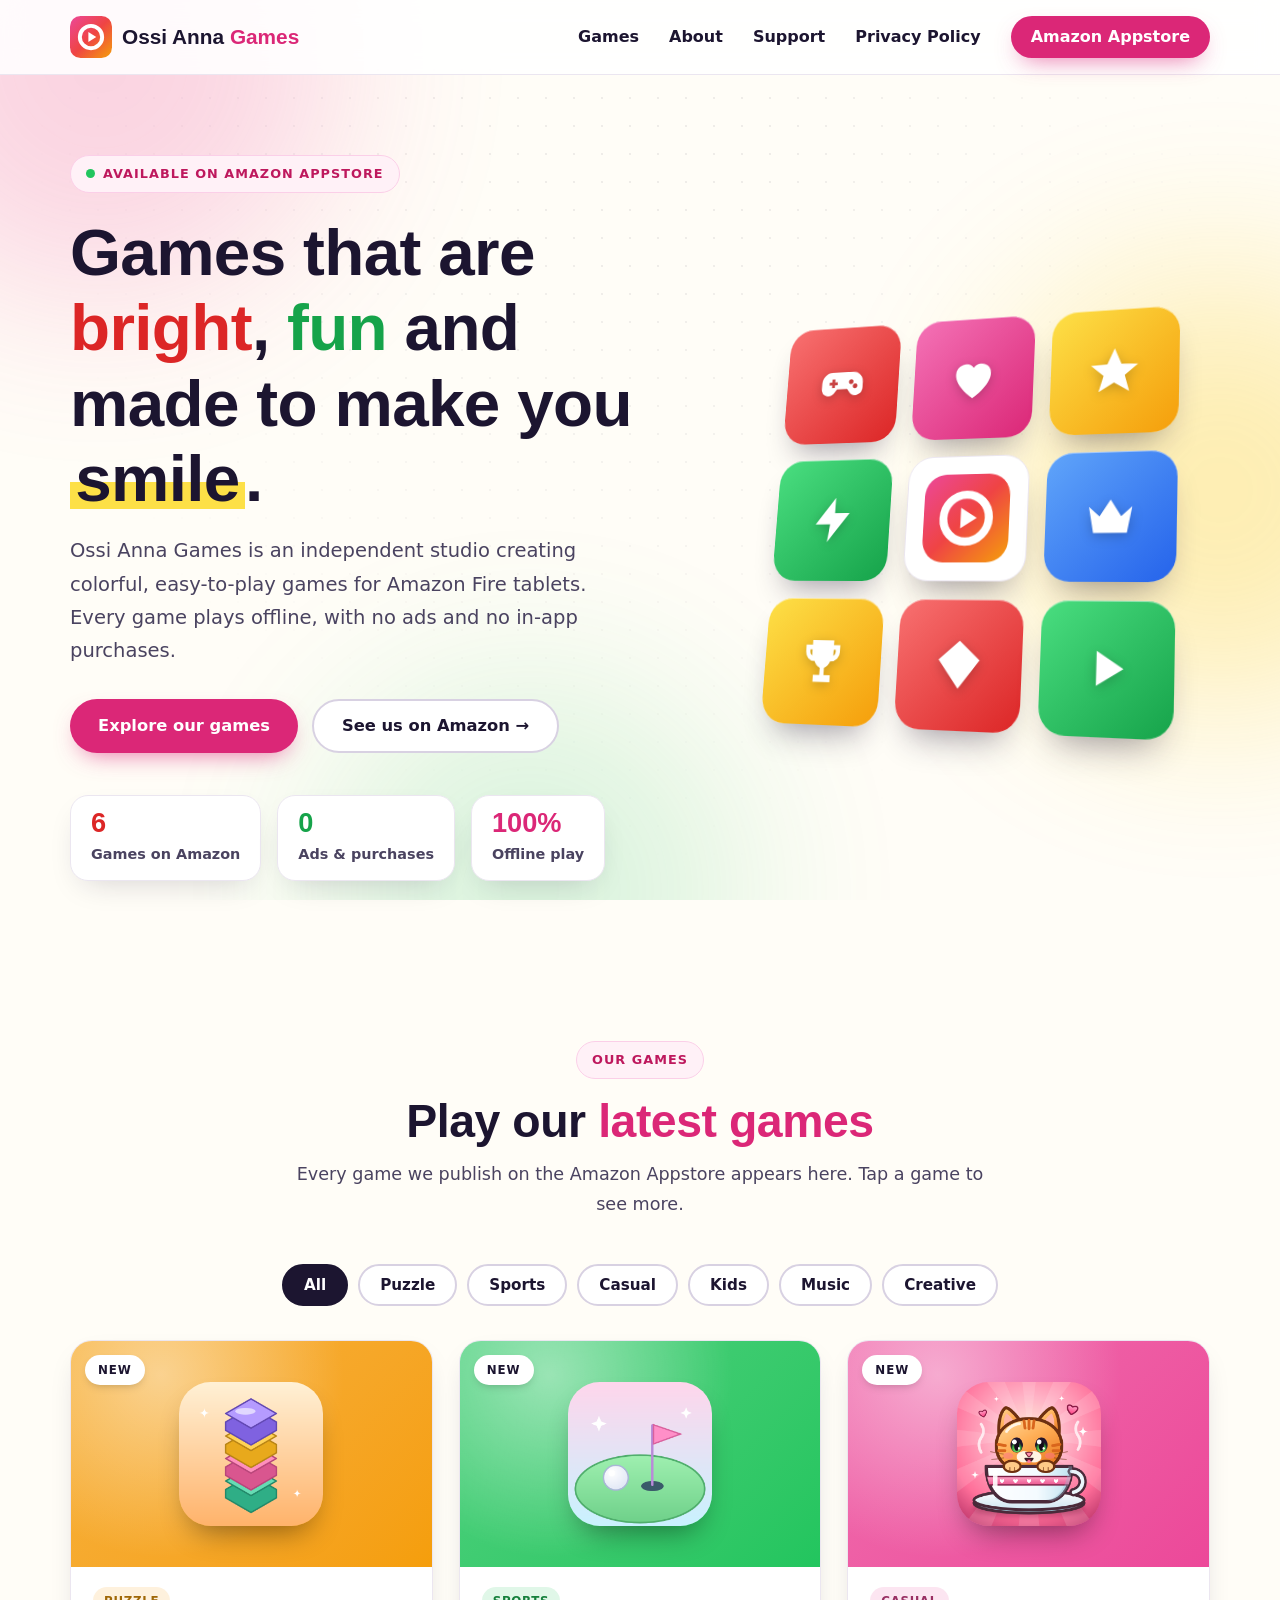
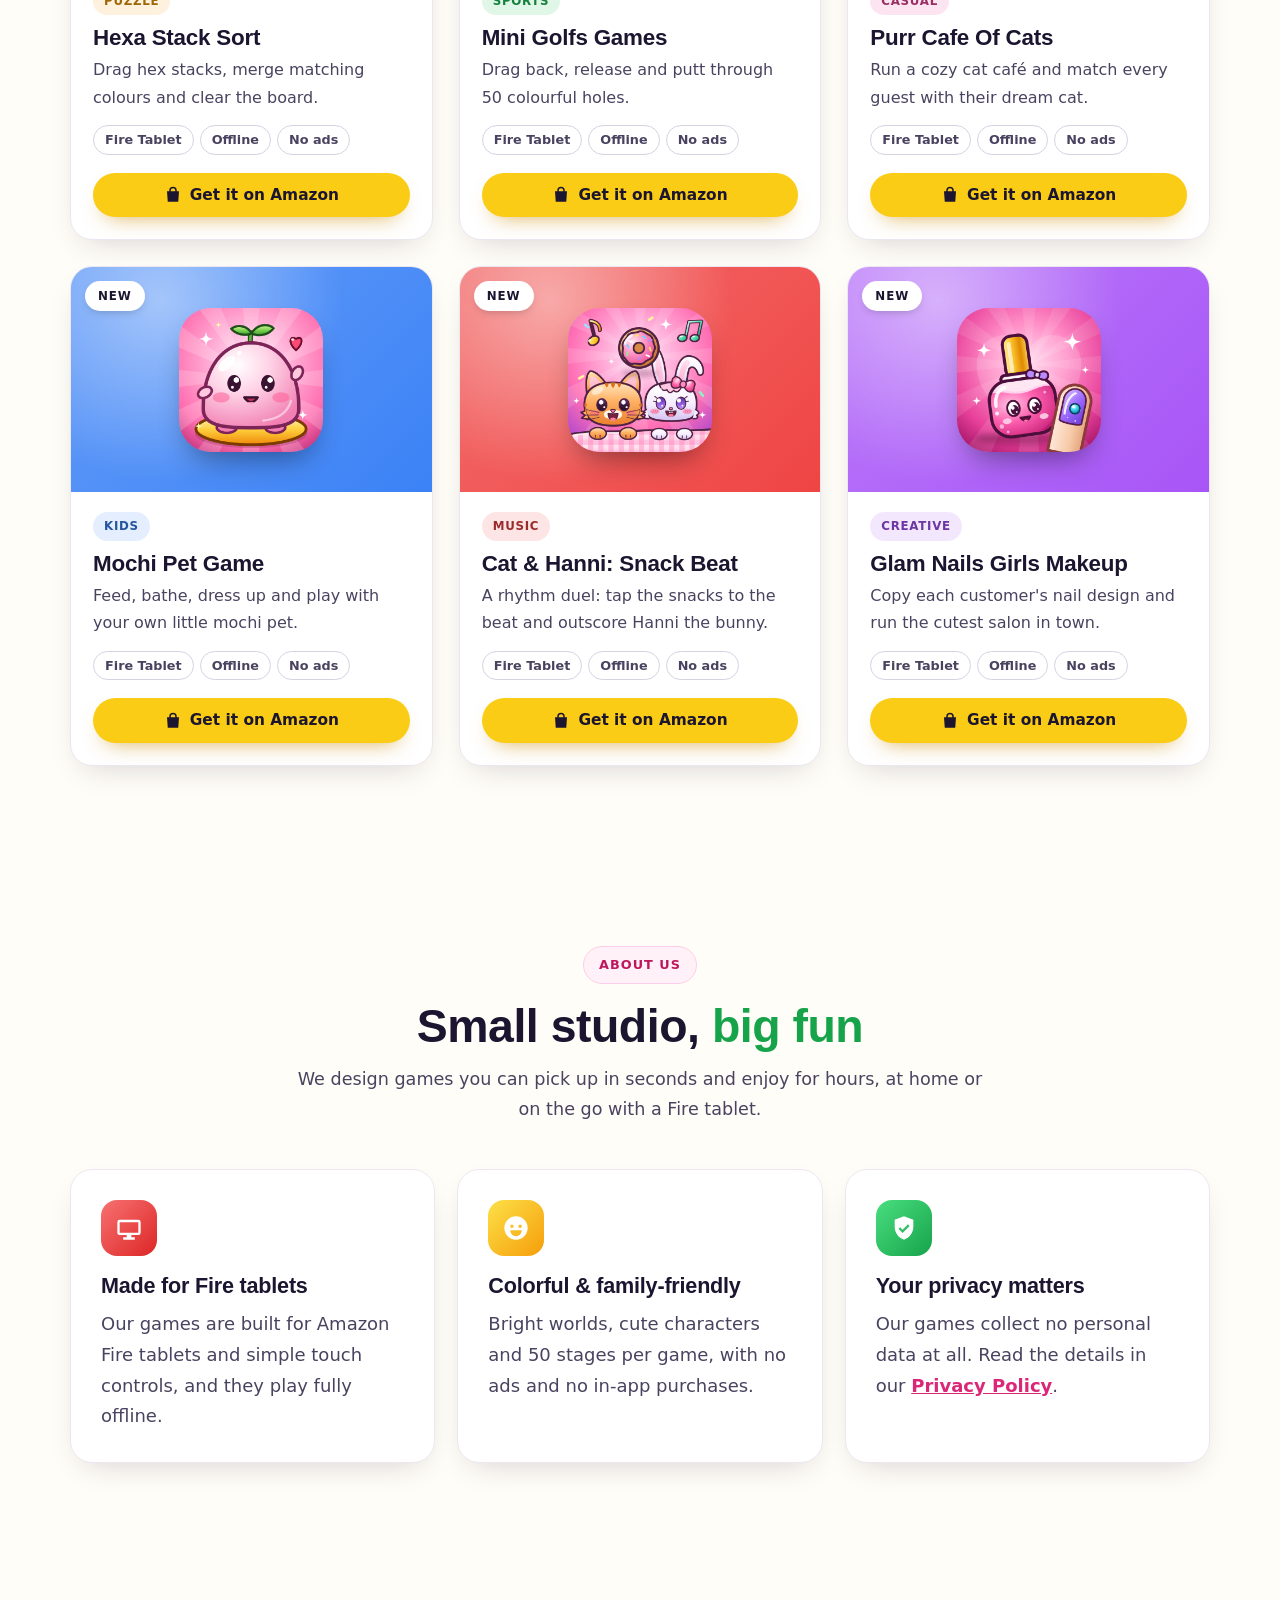
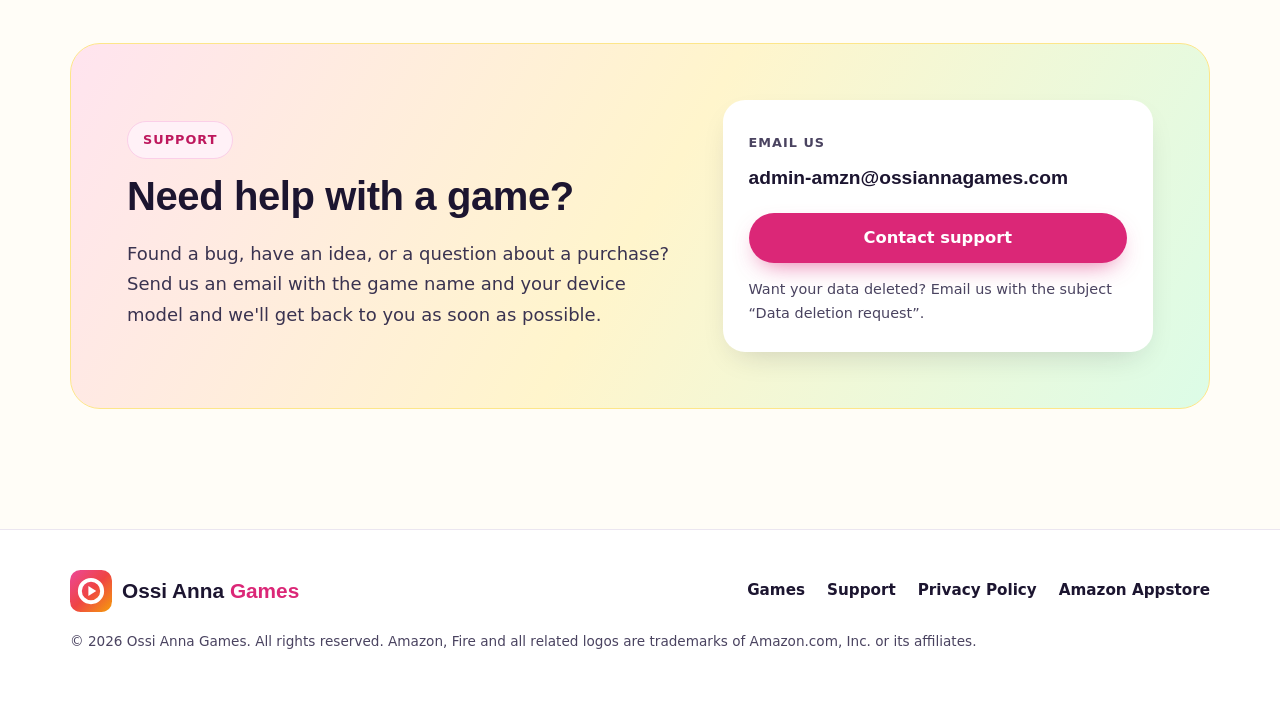
==== commit ae303bcd: "Accurate texts and privacy policy for the 6 games" ====
--- a/index.html
+++ b/index.html
@@ -4,7 +4,7 @@
   <meta charset="utf-8">
   <meta name="viewport" content="width=device-width, initial-scale=1">
   <title>Ossi Anna Games — Colorful games for Amazon Fire devices</title>
-  <meta name="description" content="Ossi Anna Games is an independent game studio publishing bright, fun and easy-to-play games on the Amazon Appstore for Fire tablets and Fire TV.">
+  <meta name="description" content="Ossi Anna Games is an independent game studio publishing bright, fun and easy-to-play games on the Amazon Appstore for Fire tablets. Offline, no ads, no in-app purchases.">
   <meta name="theme-color" content="#ffffff">
   <link rel="canonical" href="https://ossiannagames.com/">
   <link rel="icon" href="assets/img/logo.svg" type="image/svg+xml">
@@ -48,15 +48,15 @@
         <div class="hero-copy">
           <span class="eyebrow"><span class="dot"></span> Available on Amazon Appstore</span>
           <h1>Games that are <span class="c-red">bright</span>, <span class="c-green">fun</span> and made to make you <span class="marker">smile</span>.</h1>
-          <p class="lead">Ossi Anna Games is an independent studio creating colorful, easy-to-play games for Amazon Fire tablets and Fire TV.</p>
+          <p class="lead">Ossi Anna Games is an independent studio creating colorful, easy-to-play games for Amazon Fire tablets. Every game plays offline, with no ads and no in-app purchases.</p>
           <div class="hero-cta">
             <a href="#games" class="btn btn-grad">Explore our games</a>
             <a href="https://www.amazon.com/appstore" data-amazon-store class="btn btn-ghost" target="_blank" rel="noopener">See us on Amazon &rarr;</a>
           </div>
           <ul class="stats">
-            <li><strong data-stat="games">Soon</strong><span>Games live</span></li>
-            <li><strong>Fire</strong><span>Tablet &amp; TV</span></li>
-            <li><strong>Indie</strong><span>Game studio</span></li>
+            <li><strong data-stat="games">Soon</strong><span>Games on Amazon</span></li>
+            <li><strong>0</strong><span>Ads &amp; purchases</span></li>
+            <li><strong>100%</strong><span>Offline play</span></li>
           </ul>
         </div>
 
@@ -96,23 +96,23 @@
         <div class="section-head reveal">
           <span class="eyebrow">About us</span>
           <h2>Small studio, <span class="c-green">big fun</span></h2>
-          <p>We design games you can pick up in seconds and enjoy for hours, on the couch with Fire TV or on the go with a Fire tablet.</p>
+          <p>We design games you can pick up in seconds and enjoy for hours, at home or on the go with a Fire tablet.</p>
         </div>
         <div class="features">
           <div class="feature reveal">
             <div class="ic ic-red"><svg viewBox="0 0 24 24"><path d="M4 5h16a2 2 0 0 1 2 2v9a2 2 0 0 1-2 2h-6v2h3v2H7v-2h3v-2H4a2 2 0 0 1-2-2V7a2 2 0 0 1 2-2zm0 2v9h16V7H4z"/></svg></div>
-            <h3>Made for Fire devices</h3>
-            <p>Our games are built and tested for Amazon Fire tablets and Fire TV, with touch and remote controls in mind.</p>
+            <h3>Made for Fire tablets</h3>
+            <p>Our games are built for Amazon Fire tablets and simple touch controls, and they play fully offline.</p>
           </div>
           <div class="feature reveal">
             <div class="ic ic-yellow"><svg viewBox="0 0 24 24"><path d="M12 2a10 10 0 1 0 0 20 10 10 0 0 0 0-20zm-3.5 7a1.5 1.5 0 1 1 0 3 1.5 1.5 0 0 1 0-3zm7 0a1.5 1.5 0 1 1 0 3 1.5 1.5 0 0 1 0-3zM7 14h10a5 5 0 0 1-10 0z"/></svg></div>
-            <h3>Colorful &amp; easy to play</h3>
-            <p>Bright worlds, simple controls and quick sessions: fun for players of every level.</p>
+            <h3>Colorful &amp; family-friendly</h3>
+            <p>Bright worlds, cute characters and 50 stages per game, with no ads and no in-app purchases.</p>
           </div>
           <div class="feature reveal">
             <div class="ic ic-green"><svg viewBox="0 0 24 24"><path d="M12 2 4 5v6c0 5 3.4 9.7 8 11 4.6-1.3 8-6 8-11V5l-8-3zm-1.2 14.2-3.5-3.5 1.4-1.4 2.1 2.1 4.6-4.6 1.4 1.4-6 6z"/></svg></div>
             <h3>Your privacy matters</h3>
-            <p>We collect as little data as possible. Read exactly what we do in our <a href="privacy-policy.html">Privacy Policy</a>.</p>
+            <p>Our games collect no personal data at all. Read the details in our <a href="privacy-policy.html">Privacy Policy</a>.</p>
           </div>
         </div>
       </div>
--- a/assets/css/style.css
+++ b/assets/css/style.css
@@ -359,7 +359,8 @@
 .modal-body h3 { font-size: 2rem; margin: 0 0 8px; }
 .modal-body .desc p { color: #2e2743; margin: 0 0 12px; }
 .shots { display: flex; gap: 12px; overflow-x: auto; padding: 6px 0 14px; margin: 8px 0 10px; scroll-snap-type: x mandatory; }
-.shots img { height: 190px; width: auto; border-radius: 14px; scroll-snap-align: start; border: 1px solid var(--line); }
+.shots img { height: 280px; width: auto; border-radius: 14px; scroll-snap-align: start; border: 1px solid var(--line); }
+@media (max-width: 560px) { .shots img { height: 220px; } }
 .modal-actions { display: flex; flex-wrap: wrap; gap: 12px; margin-top: 20px; }
 @media (max-width: 560px) {
   .modal-body { padding: 22px 20px 26px; }
